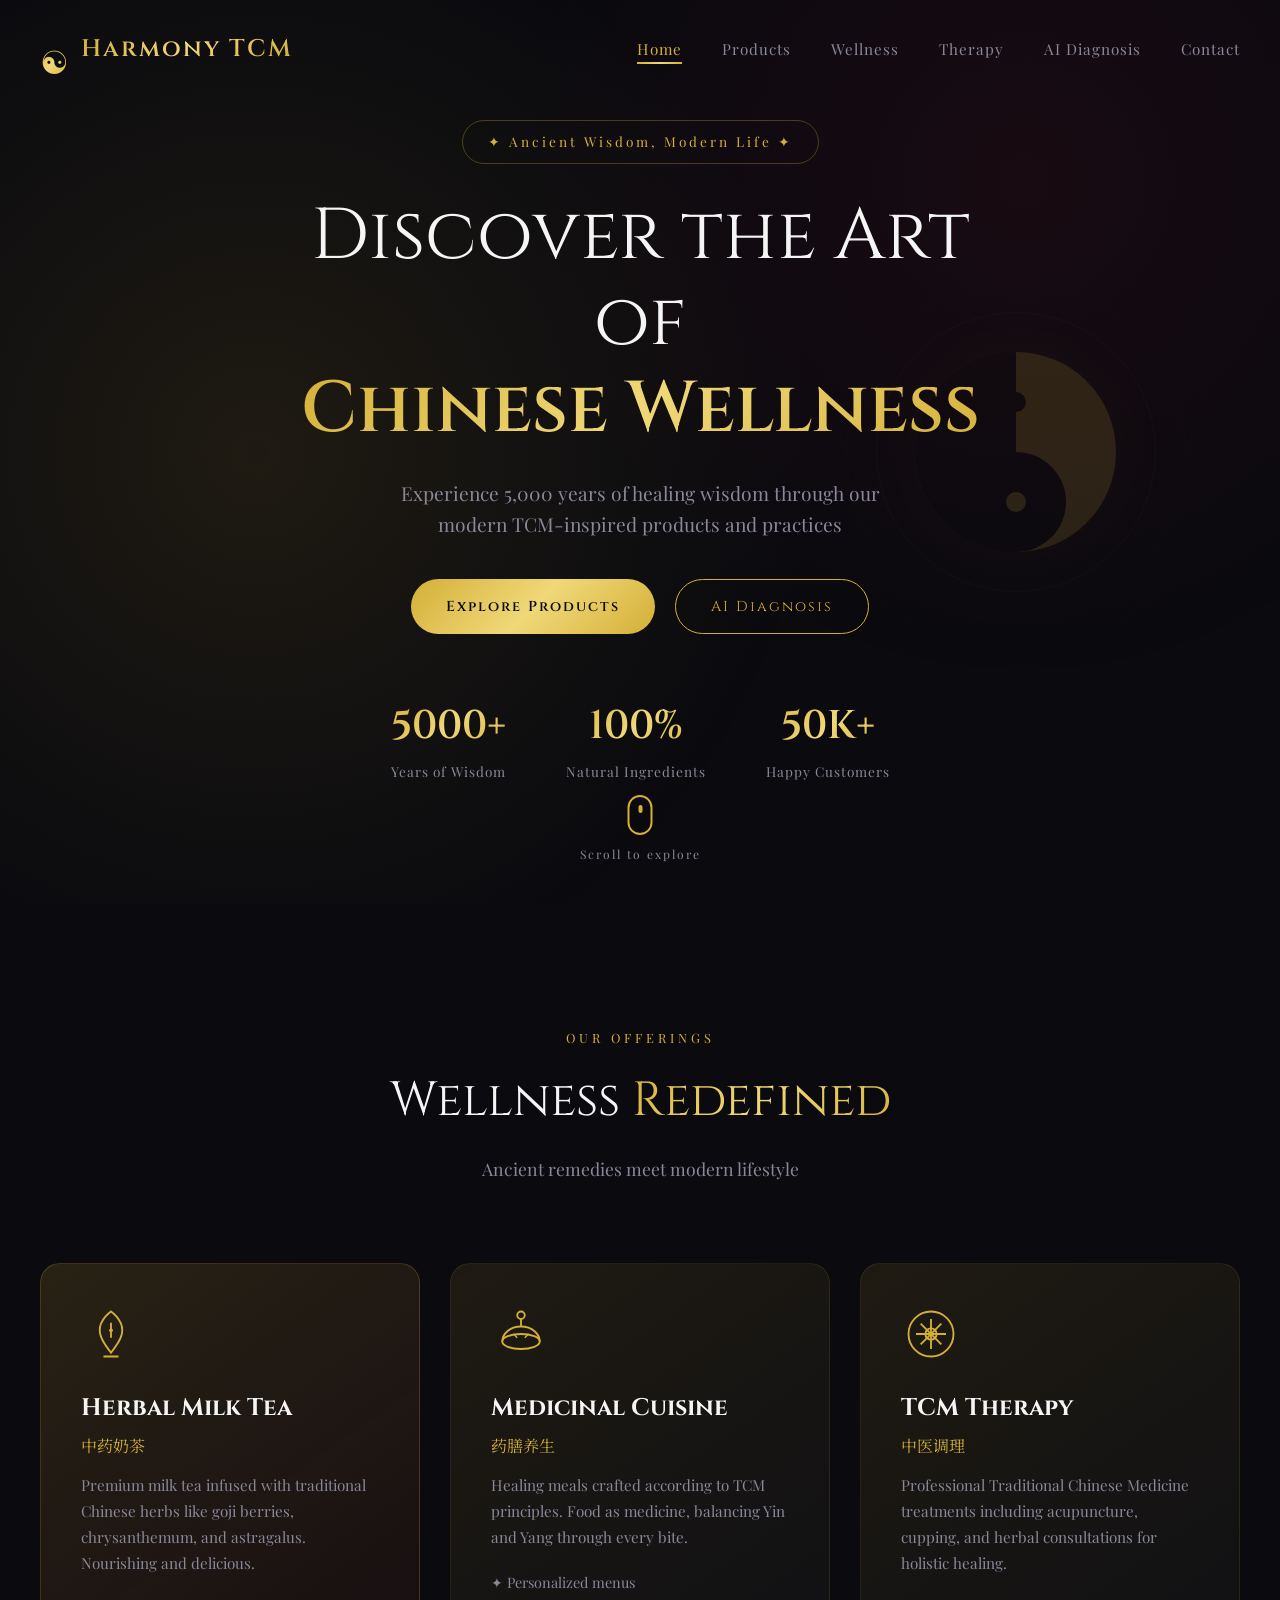
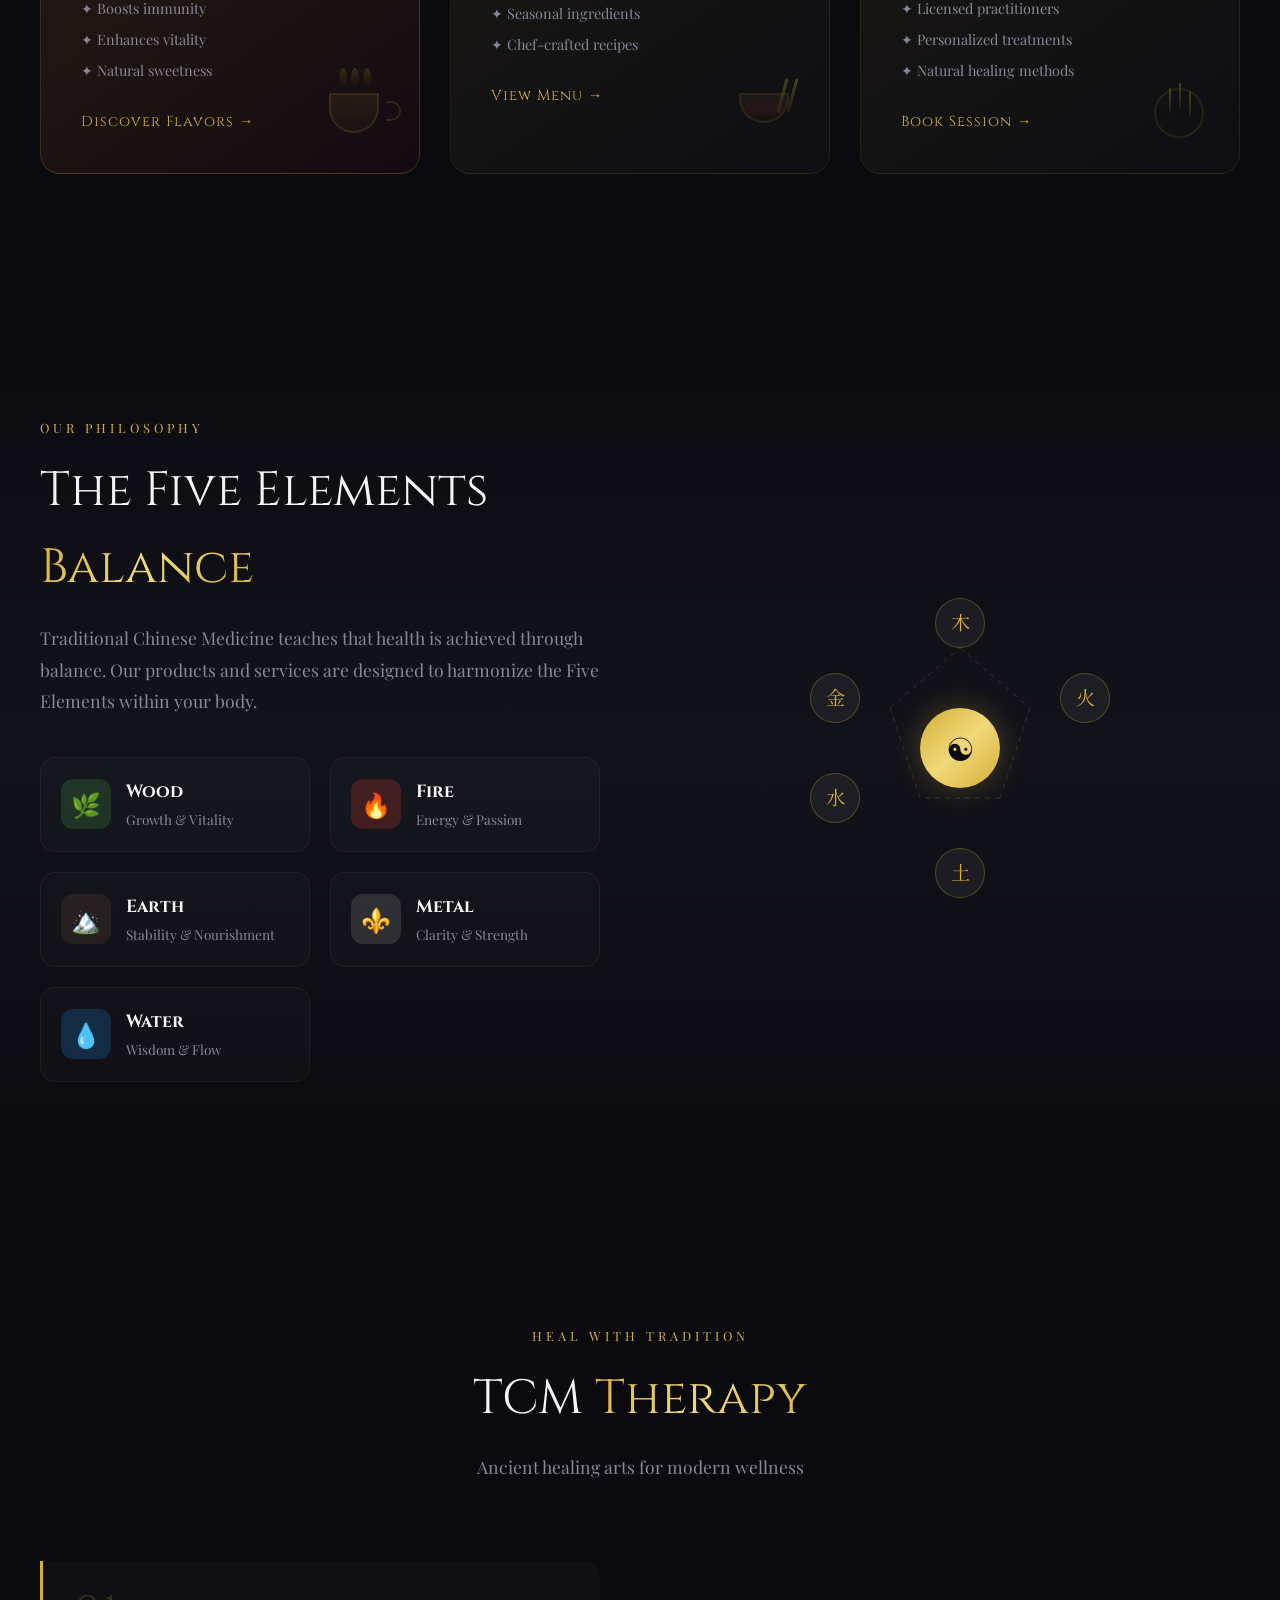
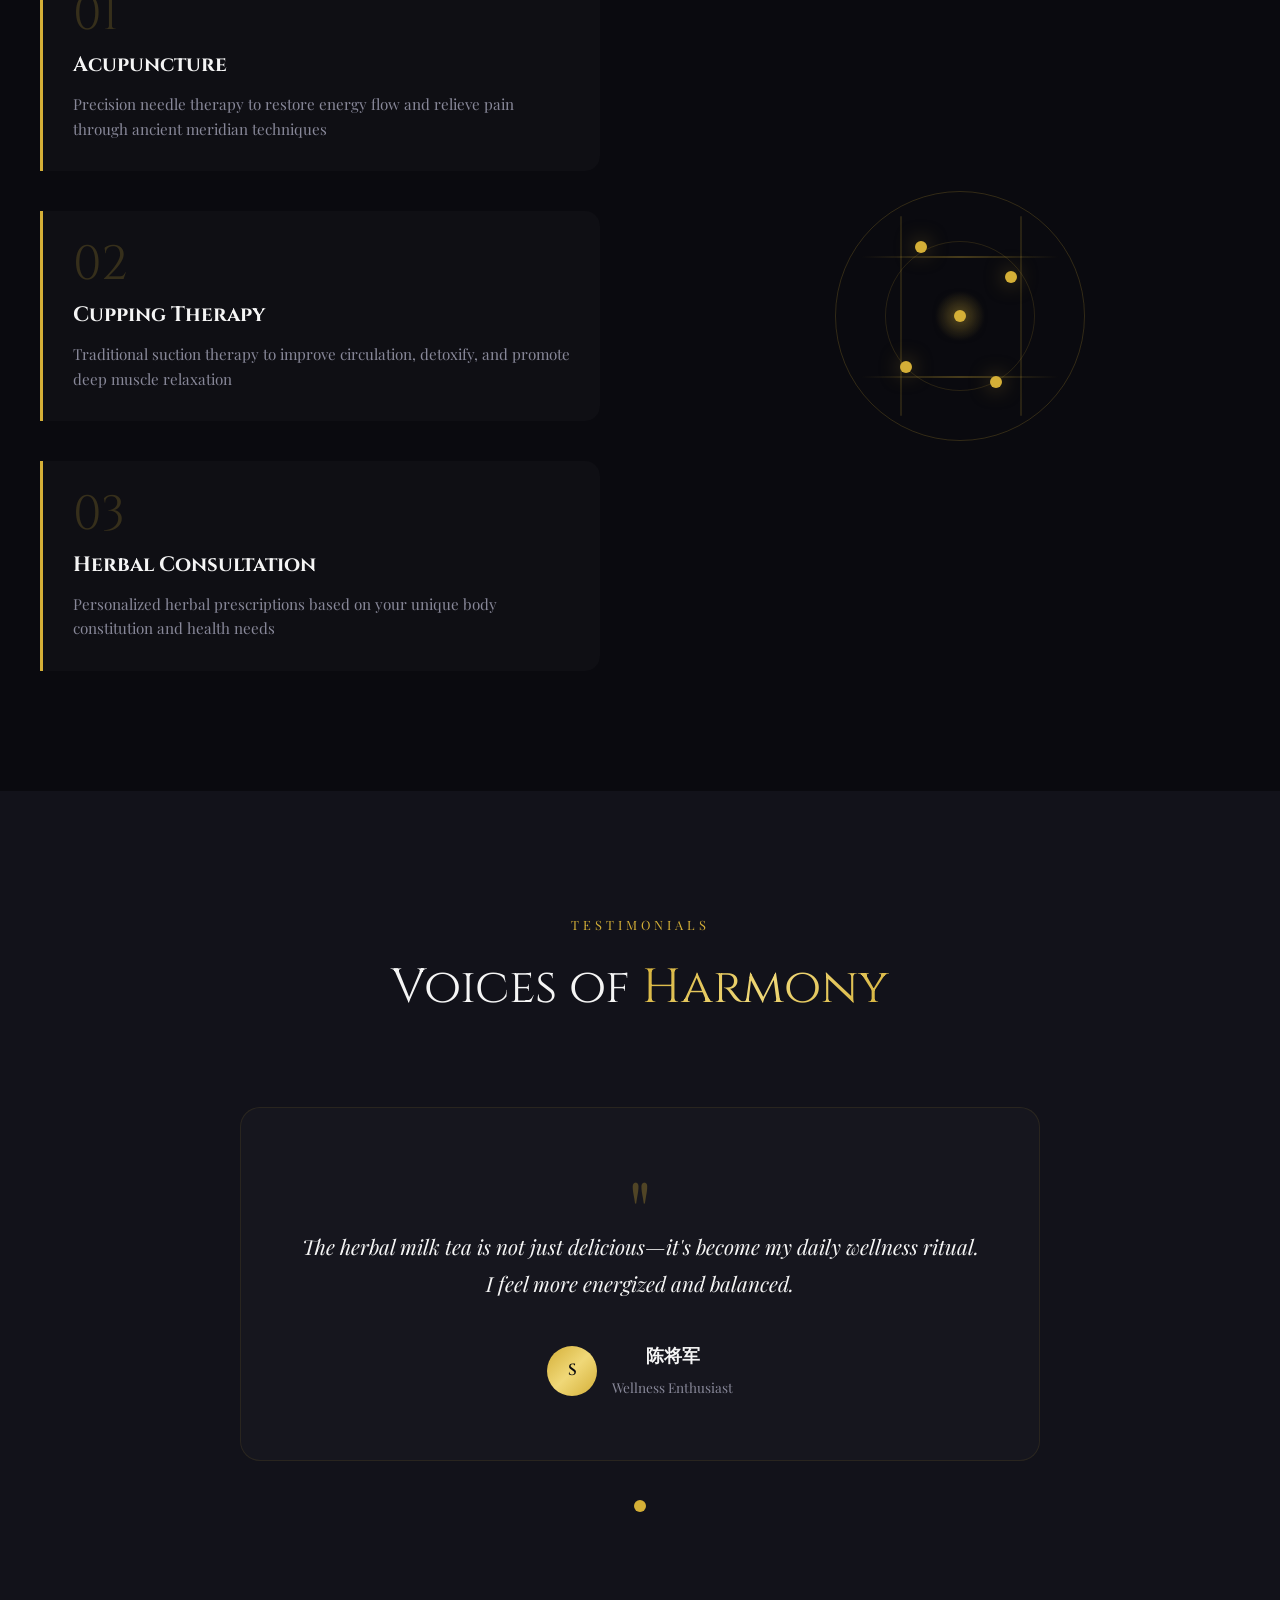
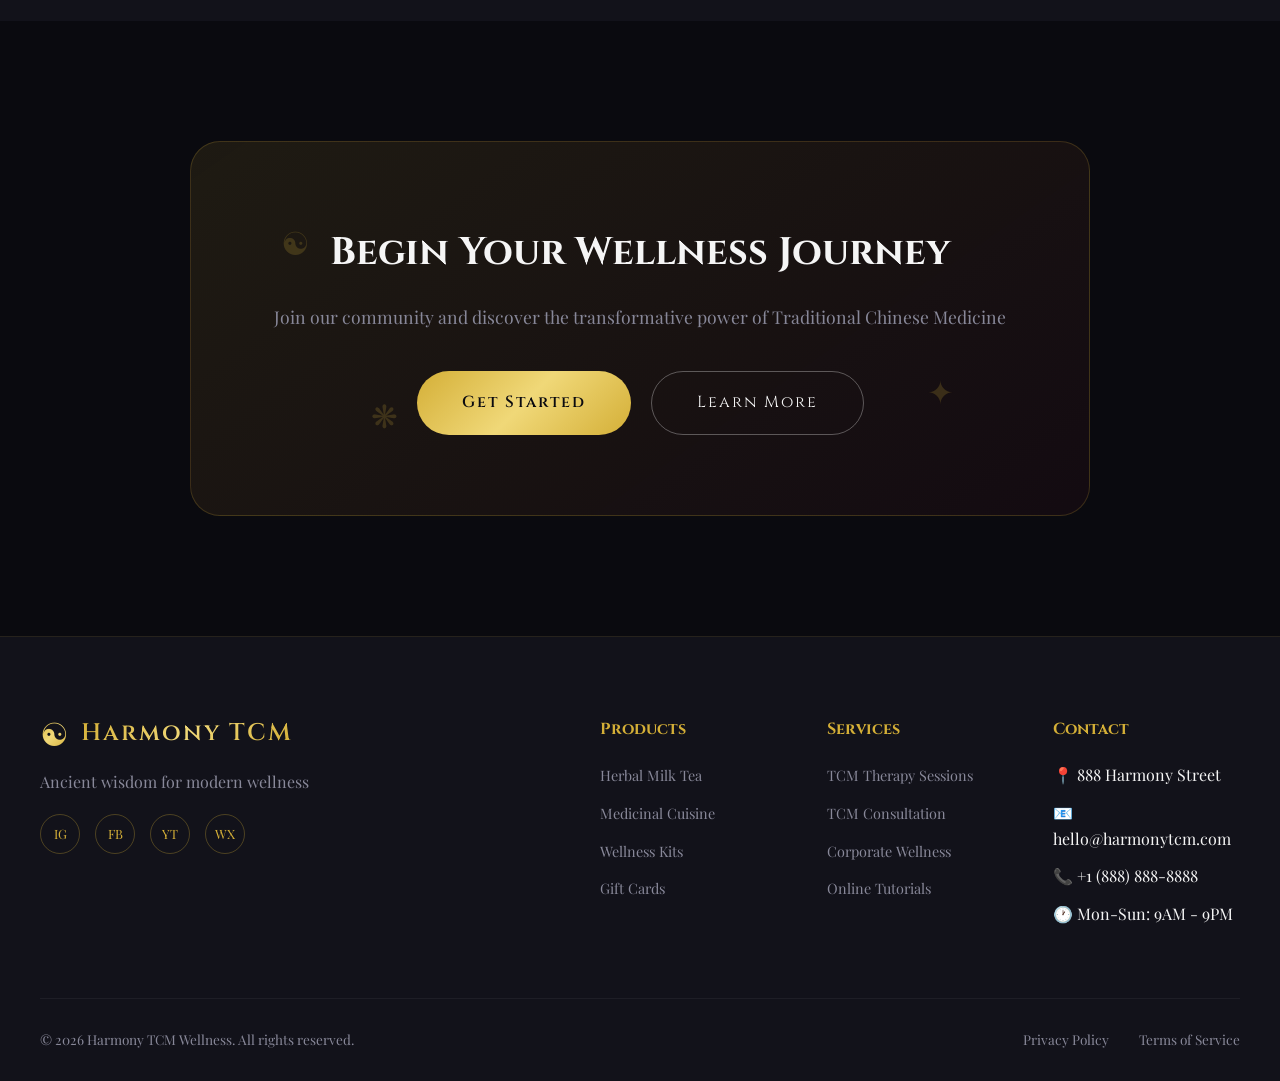
==== index.html @ 8d001068 "主体工程" ====
<!DOCTYPE html>
<html lang="en">
<head>
    <meta charset="UTF-8">
    <meta name="viewport" content="width=device-width, initial-scale=1.0">
    <title>Harmony TCM Wellness | Traditional Chinese Medicine Modernized</title>
    <link rel="preconnect" href="https://fonts.googleapis.com">
    <link rel="preconnect" href="https://fonts.gstatic.com" crossorigin>
    <link href="https://fonts.googleapis.com/css2?family=Cinzel:wght@400;600;800&family=Noto+Serif+SC:wght@400;600;700&family=Playfair+Display:ital,wght@0,400;0,600;1,400&display=swap" rel="stylesheet">
    <link rel="stylesheet" href="css/styles.css">
    <script src="js/component-loader.js"></script>
</head>
<body>
    <!-- Particle Background -->
    <div id="particles-canvas"></div>
    
    <!-- Navigation Component -->
    <div data-component="navbar"></div>

    <!-- Hero Section -->
    <section id="home" class="hero">
        <div class="hero-content">
            <div class="hero-badge">✦ Ancient Wisdom, Modern Life ✦</div>
            <h1 class="hero-title">
                <span class="title-line">Discover the Art of</span>
                <span class="title-line highlight">Chinese Wellness</span>
            </h1>
            <p class="hero-subtitle">Experience 5,000 years of healing wisdom through our modern TCM-inspired products and practices</p>
            <div class="hero-buttons">
                <a href="#products" class="btn btn-primary">Explore Products</a>
                <a href="diagnosis.html" class="btn btn-secondary">AI Diagnosis</a>
            </div>
            <div class="hero-stats">
                <div class="stat">
                    <span class="stat-number">5000+</span>
                    <span class="stat-label">Years of Wisdom</span>
                </div>
                <div class="stat">
                    <span class="stat-number">100%</span>
                    <span class="stat-label">Natural Ingredients</span>
                </div>
                <div class="stat">
                    <span class="stat-number">50K+</span>
                    <span class="stat-label">Happy Customers</span>
                </div>
            </div>
        </div>
        <div class="hero-visual">
            <div class="yin-yang-container">
                <div class="yin-yang">
                    <div class="yin"></div>
                    <div class="yang"></div>
                    <div class="dot dot-yin"></div>
                    <div class="dot dot-yang"></div>
                </div>
                <div class="orbit-ring ring-1"></div>
                <div class="orbit-ring ring-2"></div>
                <div class="orbit-ring ring-3"></div>
            </div>
        </div>
        <div class="scroll-indicator">
            <div class="mouse">
                <div class="wheel"></div>
            </div>
            <span>Scroll to explore</span>
        </div>
    </section>

    <!-- Products Section -->
    <section id="products" class="products">
        <div class="section-header">
            <span class="section-tag">Our Offerings</span>
            <h2 class="section-title">Wellness <span class="accent">Redefined</span></h2>
            <p class="section-desc">Ancient remedies meet modern lifestyle</p>
        </div>
        
        <div class="products-grid">
            <!-- Herbal Milk Tea -->
            <div class="product-card featured" data-product="tea">
                <div class="card-glow"></div>
                <div class="card-content">
                    <div class="card-icon">
                        <svg viewBox="0 0 64 64" fill="none" xmlns="http://www.w3.org/2000/svg">
                            <path d="M32 8C32 8 20 16 20 28C20 36 26 44 32 52C38 44 44 36 44 28C44 16 32 8 32 8Z" stroke="currentColor" stroke-width="2" fill="none"/>
                            <path d="M32 20V36" stroke="currentColor" stroke-width="2"/>
                            <circle cx="32" cy="28" r="2" fill="currentColor"/>
                            <path d="M24 56H40" stroke="currentColor" stroke-width="2"/>
                        </svg>
                    </div>
                    <h3 class="card-title">Herbal Milk Tea</h3>
                    <p class="card-subtitle">中药奶茶</p>
                    <p class="card-desc">Premium milk tea infused with traditional Chinese herbs like goji berries, chrysanthemum, and astragalus. Nourishing and delicious.</p>
                    <ul class="card-features">
                        <li>✦ Boosts immunity</li>
                        <li>✦ Enhances vitality</li>
                        <li>✦ Natural sweetness</li>
                    </ul>
                    <a href="#" class="card-link">Discover Flavors →</a>
                </div>
                <div class="card-visual">
                    <div class="tea-cup">
                        <div class="cup-body"></div>
                        <div class="cup-handle"></div>
                        <div class="steam steam-1"></div>
                        <div class="steam steam-2"></div>
                        <div class="steam steam-3"></div>
                    </div>
                </div>
            </div>

            <!-- Medicinal Cuisine -->
            <div class="product-card" data-product="cuisine">
                <div class="card-glow"></div>
                <div class="card-content">
                    <div class="card-icon">
                        <svg viewBox="0 0 64 64" fill="none" xmlns="http://www.w3.org/2000/svg">
                            <ellipse cx="32" cy="40" rx="20" ry="8" stroke="currentColor" stroke-width="2"/>
                            <path d="M12 40C12 32 20 24 32 24C44 24 52 32 52 40" stroke="currentColor" stroke-width="2"/>
                            <path d="M32 24V16" stroke="currentColor" stroke-width="2"/>
                            <circle cx="32" cy="12" r="4" stroke="currentColor" stroke-width="2"/>
                            <path d="M24 32L28 36M40 32L36 36" stroke="currentColor" stroke-width="1.5"/>
                        </svg>
                    </div>
                    <h3 class="card-title">Medicinal Cuisine</h3>
                    <p class="card-subtitle">药膳养生</p>
                    <p class="card-desc">Healing meals crafted according to TCM principles. Food as medicine, balancing Yin and Yang through every bite.</p>
                    <ul class="card-features">
                        <li>✦ Personalized menus</li>
                        <li>✦ Seasonal ingredients</li>
                        <li>✦ Chef-crafted recipes</li>
                    </ul>
                    <a href="#" class="card-link">View Menu →</a>
                </div>
                <div class="card-visual">
                    <div class="bowl-container">
                        <div class="bowl">
                            <div class="bowl-content"></div>
                        </div>
                        <div class="chopsticks">
                            <div class="chopstick"></div>
                            <div class="chopstick"></div>
                        </div>
                    </div>
                </div>
            </div>

            <!-- TCM Therapy -->
            <div class="product-card" data-product="therapy">
                <div class="card-glow"></div>
                <div class="card-content">
                    <div class="card-icon">
                        <svg viewBox="0 0 64 64" fill="none" xmlns="http://www.w3.org/2000/svg">
                            <circle cx="32" cy="32" r="24" stroke="currentColor" stroke-width="2"/>
                            <path d="M32 16V48" stroke="currentColor" stroke-width="2"/>
                            <path d="M16 32H48" stroke="currentColor" stroke-width="2"/>
                            <path d="M21 21L43 43" stroke="currentColor" stroke-width="2"/>
                            <path d="M43 21L21 43" stroke="currentColor" stroke-width="2"/>
                            <circle cx="32" cy="32" r="6" stroke="currentColor" stroke-width="2"/>
                        </svg>
                    </div>
                    <h3 class="card-title">TCM Therapy</h3>
                    <p class="card-subtitle">中医调理</p>
                    <p class="card-desc">Professional Traditional Chinese Medicine treatments including acupuncture, cupping, and herbal consultations for holistic healing.</p>
                    <ul class="card-features">
                        <li>✦ Licensed practitioners</li>
                        <li>✦ Personalized treatments</li>
                        <li>✦ Natural healing methods</li>
                    </ul>
                    <a href="#" class="card-link">Book Session →</a>
                </div>
                <div class="card-visual">
                    <div class="therapy-icon">
                        <div class="acupuncture-needle needle-1"></div>
                        <div class="acupuncture-needle needle-2"></div>
                        <div class="acupuncture-needle needle-3"></div>
                        <div class="meridian-circle"></div>
                    </div>
                </div>
            </div>
        </div>
    </section>

    <!-- Philosophy Section -->
    <section id="wellness" class="philosophy">
        <div class="philosophy-container">
            <div class="philosophy-content">
                <span class="section-tag">Our Philosophy</span>
                <h2 class="section-title">The Five Elements <span class="accent">Balance</span></h2>
                <p class="philosophy-text">Traditional Chinese Medicine teaches that health is achieved through balance. Our products and services are designed to harmonize the Five Elements within your body.</p>
                
                <div class="elements-grid">
                    <div class="element-item" data-element="wood">
                        <div class="element-icon wood">🌿</div>
                        <div class="element-info">
                            <h4>Wood</h4>
                            <p>Growth & Vitality</p>
                        </div>
                    </div>
                    <div class="element-item" data-element="fire">
                        <div class="element-icon fire">🔥</div>
                        <div class="element-info">
                            <h4>Fire</h4>
                            <p>Energy & Passion</p>
                        </div>
                    </div>
                    <div class="element-item" data-element="earth">
                        <div class="element-icon earth">🏔️</div>
                        <div class="element-info">
                            <h4>Earth</h4>
                            <p>Stability & Nourishment</p>
                        </div>
                    </div>
                    <div class="element-item" data-element="metal">
                        <div class="element-icon metal">⚜️</div>
                        <div class="element-info">
                            <h4>Metal</h4>
                            <p>Clarity & Strength</p>
                        </div>
                    </div>
                    <div class="element-item" data-element="water">
                        <div class="element-icon water">💧</div>
                        <div class="element-info">
                            <h4>Water</h4>
                            <p>Wisdom & Flow</p>
                        </div>
                    </div>
                </div>
            </div>
            <div class="philosophy-visual">
                <div class="five-elements-diagram">
                    <div class="center-circle">☯</div>
                    <div class="element-node wood-node">木</div>
                    <div class="element-node fire-node">火</div>
                    <div class="element-node earth-node">土</div>
                    <div class="element-node metal-node">金</div>
                    <div class="element-node water-node">水</div>
                    <svg class="connections" viewBox="0 0 300 300">
                        <path class="connection-line" d="M150 50 L220 110" stroke="currentColor" stroke-width="1" fill="none"/>
                        <path class="connection-line" d="M220 110 L190 200" stroke="currentColor" stroke-width="1" fill="none"/>
                        <path class="connection-line" d="M190 200 L110 200" stroke="currentColor" stroke-width="1" fill="none"/>
                        <path class="connection-line" d="M110 200 L80 110" stroke="currentColor" stroke-width="1" fill="none"/>
                        <path class="connection-line" d="M80 110 L150 50" stroke="currentColor" stroke-width="1" fill="none"/>
                    </svg>
                </div>
            </div>
        </div>
    </section>

    <!-- TCM Therapy Showcase Section -->
    <section id="therapy" class="therapy-showcase">
        <div class="showcase-header">
            <span class="section-tag">Heal with Tradition</span>
            <h2 class="section-title">TCM <span class="accent">Therapy</span></h2>
            <p class="section-desc">Ancient healing arts for modern wellness</p>
        </div>
        
        <div class="showcase-content">
            <div class="showcase-features">
                <div class="feature-block">
                    <div class="feature-number">01</div>
                    <h3>Acupuncture</h3>
                    <p>Precision needle therapy to restore energy flow and relieve pain through ancient meridian techniques</p>
                </div>
                <div class="feature-block">
                    <div class="feature-number">02</div>
                    <h3>Cupping Therapy</h3>
                    <p>Traditional suction therapy to improve circulation, detoxify, and promote deep muscle relaxation</p>
                </div>
                <div class="feature-block">
                    <div class="feature-number">03</div>
                    <h3>Herbal Consultation</h3>
                    <p>Personalized herbal prescriptions based on your unique body constitution and health needs</p>
                </div>
            </div>
            <div class="showcase-visual">
                <div class="therapy-animation">
                    <div class="meridian-lines">
                        <div class="meridian m-1"></div>
                        <div class="meridian m-2"></div>
                        <div class="meridian m-3"></div>
                        <div class="meridian m-4"></div>
                    </div>
                    <div class="acupuncture-points">
                        <div class="point p-1"></div>
                        <div class="point p-2"></div>
                        <div class="point p-3"></div>
                        <div class="point p-4"></div>
                        <div class="point p-5"></div>
                    </div>
                    <div class="energy-flow"></div>
                </div>
            </div>
        </div>
    </section>

    <!-- Testimonials Section -->
    <section class="testimonials">
        <div class="section-header">
            <span class="section-tag">Testimonials</span>
            <h2 class="section-title">Voices of <span class="accent">Harmony</span></h2>
        </div>
        <div class="testimonials-slider">
            <div class="testimonial-card active">
                <div class="quote-mark">"</div>
                <p class="testimonial-text">The herbal milk tea is not just delicious—it's become my daily wellness ritual. I feel more energized and balanced.</p>
                <div class="testimonial-author">
                    <div class="author-avatar">S</div>
                    <div class="author-info">
                        <h4>陈将军</h4>
                        <span>Wellness Enthusiast</span>
                    </div>
                </div>
            </div>
            <div class="testimonial-card">
                <div class="quote-mark">"</div>
                <p class="testimonial-text">Joining the square dance group has transformed my mornings. The community is wonderful and I feel healthier than ever.</p>
                <div class="testimonial-author">
                    <div class="author-avatar">M</div>
                    <div class="author-info">
                        <h4>Michael Wong</h4>
                        <span>Dance Member</span>
                    </div>
                </div>
            </div>
            <div class="testimonial-card">
                <div class="quote-mark">"</div>
                <p class="testimonial-text">The medicinal cuisine program helped me understand food as medicine. My digestion and energy levels have improved dramatically.</p>
                <div class="testimonial-author">
                    <div class="author-avatar">E</div>
                    <div class="author-info">
                        <h4>Emma Liu</h4>
                        <span>Health Coach</span>
                    </div>
                </div>
            </div>
        </div>
        <div class="testimonial-dots">
            <span class="dot active"></span>
            <span class="dot"></span>
            <span class="dot"></span>
        </div>
    </section>

    <!-- CTA Section -->
    <section class="cta-section">
        <div class="cta-container">
            <div class="cta-content">
                <h2>Begin Your Wellness Journey</h2>
                <p>Join our community and discover the transformative power of Traditional Chinese Medicine</p>
                <div class="cta-buttons">
                    <a href="#" class="btn btn-primary btn-large">Get Started</a>
                    <a href="#" class="btn btn-outline btn-large">Learn More</a>
                </div>
            </div>
            <div class="cta-decoration">
                <div class="floating-element fe-1">☯</div>
                <div class="floating-element fe-2">✦</div>
                <div class="floating-element fe-3">❋</div>
            </div>
        </div>
    </section>

    <!-- Footer Component -->
    <div data-component="footer"></div>

    <script src="js/script.js"></script>
</body>
</html>
---- css/styles.css ----
/* ========================================
   Harmony TCM Wellness - Main Stylesheet
   Elegant & Modern Chinese Medicine Theme
   ======================================== */

/* CSS Variables */
:root {
    /* Colors - Elegant Dark Theme with Gold Accents */
    --color-bg: #0a0a0f;
    --color-bg-secondary: #12121a;
    --color-bg-card: rgba(255, 255, 255, 0.03);
    --color-text: #f5f5f5;
    --color-text-muted: #888899;
    --color-accent: #d4af37;
    --color-accent-light: #f0d878;
    --color-accent-dark: #b8941f;
    --color-red: #c41e3a;
    --color-red-dark: #8b0000;
    
    /* Gradients */
    --gradient-gold: linear-gradient(135deg, #d4af37 0%, #f0d878 50%, #d4af37 100%);
    --gradient-dark: linear-gradient(180deg, #0a0a0f 0%, #12121a 100%);
    --gradient-card: linear-gradient(145deg, rgba(212, 175, 55, 0.1) 0%, rgba(255, 255, 255, 0.02) 100%);
    
    /* Typography */
    --font-display: 'Cinzel', serif;
    --font-body: 'Playfair Display', serif;
    --font-chinese: 'Noto Serif SC', serif;
    
    /* Spacing */
    --section-padding: 120px;
    --container-width: 1400px;
    
    /* Effects */
    --transition-smooth: all 0.4s cubic-bezier(0.4, 0, 0.2, 1);
    --transition-bounce: all 0.5s cubic-bezier(0.68, -0.55, 0.265, 1.55);
    --glow-gold: 0 0 30px rgba(212, 175, 55, 0.3);
    --glow-red: 0 0 30px rgba(196, 30, 58, 0.3);
}

/* Reset & Base */
*, *::before, *::after {
    margin: 0;
    padding: 0;
    box-sizing: border-box;
}

html {
    scroll-behavior: smooth;
}

body {
    font-family: var(--font-body);
    background: var(--color-bg);
    color: var(--color-text);
    line-height: 1.6;
    overflow-x: hidden;
}

/* Particle Canvas */
#particles-canvas {
    position: fixed;
    top: 0;
    left: 0;
    width: 100%;
    height: 100%;
    pointer-events: none;
    z-index: 0;
}

/* Navigation */
.navbar {
    position: fixed;
    top: 0;
    left: 0;
    right: 0;
    z-index: 1000;
    padding: 20px 0;
    transition: var(--transition-smooth);
    background: transparent;
}

.navbar.scrolled {
    background: rgba(10, 10, 15, 0.95);
    backdrop-filter: blur(20px);
    padding: 15px 0;
    border-bottom: 1px solid rgba(212, 175, 55, 0.1);
}

.nav-container {
    max-width: var(--container-width);
    margin: 0 auto;
    padding: 0 40px;
    display: flex;
    justify-content: space-between;
    align-items: center;
}

.logo {
    display: flex;
    align-items: center;
    gap: 12px;
}

.logo-icon {
    font-size: 2rem;
    line-height: 1;
    background: var(--gradient-gold);
    -webkit-background-clip: text;
    -webkit-text-fill-color: transparent;
    background-clip: text;
    animation: rotate 20s linear infinite;
}

.logo-text {
    font-family: var(--font-display);
    font-size: 1.5rem;
    font-weight: 600;
    line-height: 1;
    letter-spacing: 2px;
    background: var(--gradient-gold);
    -webkit-background-clip: text;
    -webkit-text-fill-color: transparent;
    background-clip: text;
}

.nav-links {
    display: flex;
    list-style: none;
    gap: 40px;
}

.nav-links a {
    color: var(--color-text-muted);
    text-decoration: none;
    font-size: 0.95rem;
    letter-spacing: 1px;
    position: relative;
    transition: var(--transition-smooth);
}

.nav-links a::after {
    content: '';
    position: absolute;
    bottom: -5px;
    left: 0;
    width: 0;
    height: 2px;
    background: var(--gradient-gold);
    transition: var(--transition-smooth);
}

.nav-links a:hover,
.nav-links a.active {
    color: var(--color-accent);
}

.nav-links a:hover::after,
.nav-links a.active::after {
    width: 100%;
}

.nav-toggle {
    display: none;
    flex-direction: column;
    gap: 5px;
    cursor: pointer;
}

.nav-toggle span {
    width: 25px;
    height: 2px;
    background: var(--color-accent);
    transition: var(--transition-smooth);
}

/* Hero Section */
.hero {
    min-height: 100vh;
    display: flex;
    align-items: center;
    justify-content: center;
    padding: 120px 40px;
    position: relative;
    overflow: hidden;
}

.hero::before {
    content: '';
    position: absolute;
    top: 0;
    left: 0;
    right: 0;
    bottom: 0;
    background: 
        radial-gradient(circle at 20% 50%, rgba(212, 175, 55, 0.1) 0%, transparent 50%),
        radial-gradient(circle at 80% 20%, rgba(196, 30, 58, 0.08) 0%, transparent 40%);
    pointer-events: none;
}

.hero-content {
    max-width: 700px;
    text-align: center;
    position: relative;
    z-index: 2;
}

.hero-badge {
    display: inline-block;
    padding: 10px 25px;
    border: 1px solid rgba(212, 175, 55, 0.3);
    border-radius: 50px;
    font-size: 0.85rem;
    letter-spacing: 3px;
    color: var(--color-accent);
    margin-bottom: 30px;
    animation: fadeInUp 1s ease-out;
}

.hero-title {
    font-family: var(--font-display);
    font-size: clamp(2.5rem, 6vw, 4.5rem);
    font-weight: 400;
    line-height: 1.2;
    margin-bottom: 25px;
}

.title-line {
    display: block;
    animation: fadeInUp 1s ease-out 0.2s both;
}

.title-line.highlight {
    background: var(--gradient-gold);
    -webkit-background-clip: text;
    -webkit-text-fill-color: transparent;
    background-clip: text;
    font-weight: 600;
    animation: fadeInUp 1s ease-out 0.4s both;
}

.hero-subtitle {
    font-size: 1.2rem;
    color: var(--color-text-muted);
    margin-bottom: 40px;
    max-width: 500px;
    margin-left: auto;
    margin-right: auto;
    animation: fadeInUp 1s ease-out 0.6s both;
}

.hero-buttons {
    display: flex;
    gap: 20px;
    justify-content: center;
    margin-bottom: 60px;
    animation: fadeInUp 1s ease-out 0.8s both;
}

/* Buttons */
.btn {
    display: inline-flex;
    align-items: center;
    justify-content: center;
    padding: 15px 35px;
    font-family: var(--font-display);
    font-size: 0.9rem;
    letter-spacing: 2px;
    text-decoration: none;
    border-radius: 50px;
    transition: var(--transition-smooth);
    position: relative;
    overflow: hidden;
}

.btn-primary {
    background: var(--gradient-gold);
    color: var(--color-bg);
    border: none;
    font-weight: 600;
}

.btn-primary::before {
    content: '';
    position: absolute;
    top: 0;
    left: -100%;
    width: 100%;
    height: 100%;
    background: linear-gradient(90deg, transparent, rgba(255, 255, 255, 0.3), transparent);
    transition: var(--transition-smooth);
}

.btn-primary:hover::before {
    left: 100%;
}

.btn-primary:hover {
    transform: translateY(-3px);
    box-shadow: var(--glow-gold);
}

.btn-secondary {
    background: transparent;
    color: var(--color-accent);
    border: 1px solid var(--color-accent);
}

.btn-secondary:hover {
    background: rgba(212, 175, 55, 0.1);
    transform: translateY(-3px);
}

.btn-large {
    padding: 18px 45px;
    font-size: 1rem;
}

.btn-outline {
    background: transparent;
    color: var(--color-text);
    border: 1px solid rgba(255, 255, 255, 0.3);
}

.btn-outline:hover {
    border-color: var(--color-accent);
    color: var(--color-accent);
}

/* Hero Stats */
.hero-stats {
    display: flex;
    justify-content: center;
    gap: 60px;
    animation: fadeInUp 1s ease-out 1s both;
}

.stat {
    text-align: center;
}

.stat-number {
    display: block;
    font-family: var(--font-display);
    font-size: 2.5rem;
    font-weight: 600;
    background: var(--gradient-gold);
    -webkit-background-clip: text;
    -webkit-text-fill-color: transparent;
    background-clip: text;
}

.stat-label {
    font-size: 0.85rem;
    color: var(--color-text-muted);
    letter-spacing: 1px;
}

/* Hero Visual - Yin Yang */
.hero-visual {
    position: absolute;
    right: 5%;
    top: 50%;
    transform: translateY(-50%);
    opacity: 0.15;
}

.yin-yang-container {
    position: relative;
    width: 400px;
    height: 400px;
}

.yin-yang {
    position: absolute;
    width: 200px;
    height: 200px;
    border-radius: 50%;
    overflow: hidden;
    animation: rotate 20s linear infinite;
    top: 50%;
    left: 50%;
    transform: translate(-50%, -50%);
    box-shadow: 0 0 60px rgba(212, 175, 55, 0.2);
}

.yin {
    position: absolute;
    width: 50%;
    height: 100%;
    background: var(--color-bg);
    left: 0;
    border-radius: 100% 0 0 100%;
}

.yang {
    position: absolute;
    width: 50%;
    height: 100%;
    background: var(--color-accent);
    right: 0;
    border-radius: 0 100% 100% 0;
}

.yin-yang::before,
    .yin-yang::after {
    content: '';
    position: absolute;
    width: 50%;
    height: 50%;
    border-radius: 50%;
}

.yin-yang::before {
    background: var(--color-accent);
    top: 0;
    left: 50%;
    transform: translateX(-50%);
}

.yin-yang::after {
    background: var(--color-bg);
    bottom: 0;
    left: 50%;
    transform: translateX(-50%);
}

.dot {
    position: absolute;
    width: 20px;
    height: 20px;
    border-radius: 50%;
    z-index: 10;
}

.dot-yin {
    background: var(--color-bg);
    top: 25%;
    left: 50%;
    transform: translate(-50%, -50%);
}

.dot-yang {
    background: var(--color-accent);
    bottom: 25%;
    left: 50%;
    transform: translate(-50%, 50%);
}

.orbit-ring {
    position: absolute;
    border: 1px solid rgba(212, 175, 55, 0.2);
    border-radius: 50%;
    top: 50%;
    left: 50%;
    transform: translate(-50%, -50%);
}

.ring-1 {
    width: 280px;
    height: 280px;
    animation: rotate 30s linear infinite reverse;
}

.ring-2 {
    width: 340px;
    height: 340px;
    border-color: rgba(212, 175, 55, 0.1);
    animation: rotate 40s linear infinite;
}

.ring-3 {
    width: 400px;
    height: 400px;
    border-color: rgba(212, 175, 55, 0.05);
    animation: rotate 50s linear infinite reverse;
}

/* Scroll Indicator */
.scroll-indicator {
    position: absolute;
    bottom: 40px;
    left: 50%;
    transform: translateX(-50%);
    display: flex;
    flex-direction: column;
    align-items: center;
    gap: 10px;
    animation: bounce 2s infinite;
}

.mouse {
    width: 25px;
    height: 40px;
    border: 2px solid var(--color-accent);
    border-radius: 15px;
    position: relative;
}

.wheel {
    width: 4px;
    height: 8px;
    background: var(--color-accent);
    border-radius: 2px;
    position: absolute;
    top: 8px;
    left: 50%;
    transform: translateX(-50%);
    animation: scrollWheel 2s infinite;
}

.scroll-indicator span {
    font-size: 0.75rem;
    letter-spacing: 2px;
    color: var(--color-text-muted);
}

/* Section Styles */
.section-header {
    text-align: center;
    margin-bottom: 80px;
}

.section-tag {
    display: inline-block;
    font-size: 0.8rem;
    letter-spacing: 4px;
    color: var(--color-accent);
    margin-bottom: 15px;
    text-transform: uppercase;
}

.section-title {
    font-family: var(--font-display);
    font-size: clamp(2rem, 4vw, 3rem);
    font-weight: 400;
    margin-bottom: 15px;
}

.section-title .accent {
    background: var(--gradient-gold);
    -webkit-background-clip: text;
    -webkit-text-fill-color: transparent;
    background-clip: text;
}

.section-desc {
    color: var(--color-text-muted);
    font-size: 1.1rem;
}

/* Products Section */
.products {
    padding: var(--section-padding) 40px;
    position: relative;
}

.products-grid {
    max-width: var(--container-width);
    margin: 0 auto;
    display: grid;
    grid-template-columns: repeat(3, 1fr);
    gap: 30px;
}

.product-card {
    background: var(--gradient-card);
    border: 1px solid rgba(212, 175, 55, 0.1);
    border-radius: 20px;
    padding: 40px;
    position: relative;
    overflow: hidden;
    transition: var(--transition-smooth);
}

.product-card:hover {
    transform: translateY(-10px);
    border-color: rgba(212, 175, 55, 0.3);
    box-shadow: 0 20px 60px rgba(0, 0, 0, 0.3);
}

.product-card.featured {
    grid-column: span 1;
    background: linear-gradient(145deg, rgba(212, 175, 55, 0.15) 0%, rgba(196, 30, 58, 0.05) 100%);
    border-color: rgba(212, 175, 55, 0.2);
}

.card-glow {
    position: absolute;
    top: -50%;
    left: -50%;
    width: 200%;
    height: 200%;
    background: radial-gradient(circle, rgba(212, 175, 55, 0.1) 0%, transparent 70%);
    opacity: 0;
    transition: var(--transition-smooth);
}

.product-card:hover .card-glow {
    opacity: 1;
}

.card-icon {
    width: 60px;
    height: 60px;
    margin-bottom: 25px;
    color: var(--color-accent);
}

.card-icon svg {
    width: 100%;
    height: 100%;
}

.card-title {
    font-family: var(--font-display);
    font-size: 1.5rem;
    margin-bottom: 5px;
}

.card-subtitle {
    font-family: var(--font-chinese);
    font-size: 1rem;
    color: var(--color-accent);
    margin-bottom: 15px;
}

.card-desc {
    color: var(--color-text-muted);
    font-size: 0.95rem;
    margin-bottom: 20px;
    line-height: 1.7;
}

.card-features {
    list-style: none;
    margin-bottom: 25px;
}

.card-features li {
    color: var(--color-text-muted);
    font-size: 0.9rem;
    margin-bottom: 8px;
}

.card-link {
    color: var(--color-accent);
    text-decoration: none;
    font-family: var(--font-display);
    font-size: 0.9rem;
    letter-spacing: 1px;
    transition: var(--transition-smooth);
}

.card-link:hover {
    color: var(--color-accent-light);
}

/* Card Visuals */
.card-visual {
    position: absolute;
    bottom: 30px;
    right: 30px;
    opacity: 0.3;
}

/* Tea Cup Animation */
.tea-cup {
    position: relative;
    width: 60px;
    height: 50px;
}

.cup-body {
    width: 50px;
    height: 40px;
    background: linear-gradient(180deg, rgba(212, 175, 55, 0.3) 0%, rgba(212, 175, 55, 0.1) 100%);
    border-radius: 0 0 25px 25px;
    border: 2px solid rgba(212, 175, 55, 0.5);
    position: relative;
}

.cup-handle {
    position: absolute;
    right: -12px;
    top: 8px;
    width: 15px;
    height: 20px;
    border: 2px solid rgba(212, 175, 55, 0.5);
    border-radius: 0 10px 10px 0;
    border-left: none;
}

.steam {
    position: absolute;
    width: 8px;
    height: 20px;
    background: linear-gradient(180deg, rgba(212, 175, 55, 0.6) 0%, transparent 100%);
    border-radius: 50%;
    top: -25px;
    animation: steam 2s infinite;
}

.steam-1 {
    left: 10px;
    animation-delay: 0s;
}

.steam-2 {
    left: 22px;
    animation-delay: 0.5s;
}

.steam-3 {
    left: 34px;
    animation-delay: 1s;
}

/* Bowl Animation */
.bowl-container {
    position: relative;
    width: 60px;
    height: 50px;
}

.bowl {
    width: 50px;
    height: 30px;
    background: linear-gradient(180deg, rgba(212, 175, 55, 0.2) 0%, rgba(212, 175, 55, 0.05) 100%);
    border-radius: 0 0 25px 25px;
    border: 2px solid rgba(212, 175, 55, 0.4);
    position: relative;
    overflow: hidden;
}

.bowl-content {
    position: absolute;
    bottom: 5px;
    left: 50%;
    transform: translateX(-50%);
    width: 40px;
    height: 15px;
    background: rgba(196, 30, 58, 0.3);
    border-radius: 50%;
}

.chopsticks {
    position: absolute;
    top: -15px;
    right: 5px;
}

.chopstick {
    width: 3px;
    height: 35px;
    background: linear-gradient(180deg, var(--color-accent) 0%, rgba(212, 175, 55, 0.3) 100%);
    border-radius: 2px;
    display: inline-block;
    margin-left: 3px;
    transform: rotate(15deg);
}

/* TCM Therapy Icon Animation */
.therapy-icon {
    position: relative;
    width: 60px;
    height: 60px;
}

.meridian-circle {
    width: 50px;
    height: 50px;
    border: 2px solid rgba(212, 175, 55, 0.4);
    border-radius: 50%;
    position: absolute;
    top: 50%;
    left: 50%;
    transform: translate(-50%, -50%);
    animation: pulse 2s infinite;
}

.acupuncture-needle {
    position: absolute;
    width: 2px;
    height: 25px;
    background: linear-gradient(180deg, var(--color-accent) 0%, rgba(212, 175, 55, 0.3) 100%);
    border-radius: 1px;
    animation: needleFloat 2s infinite ease-in-out;
}

.needle-1 {
    top: 5px;
    left: 20px;
    animation-delay: 0s;
}

.needle-2 {
    top: 0;
    left: 30px;
    animation-delay: 0.3s;
}

.needle-3 {
    top: 8px;
    left: 40px;
    animation-delay: 0.6s;
}

@keyframes needleFloat {
    0%, 100% { transform: translateY(0); }
    50% { transform: translateY(-5px); }
}

/* Philosophy Section */
.philosophy {
    padding: var(--section-padding) 40px;
    background: linear-gradient(180deg, var(--color-bg) 0%, var(--color-bg-secondary) 50%, var(--color-bg) 100%);
}

.philosophy-container {
    max-width: var(--container-width);
    margin: 0 auto;
    display: grid;
    grid-template-columns: 1fr 1fr;
    gap: 80px;
    align-items: center;
}

.philosophy-content {
    max-width: 600px;
}

.philosophy-text {
    color: var(--color-text-muted);
    font-size: 1.1rem;
    margin-bottom: 40px;
    line-height: 1.8;
}

.elements-grid {
    display: grid;
    grid-template-columns: repeat(2, 1fr);
    gap: 20px;
}

.element-item {
    display: flex;
    align-items: center;
    gap: 15px;
    padding: 20px;
    background: rgba(255, 255, 255, 0.02);
    border: 1px solid rgba(255, 255, 255, 0.05);
    border-radius: 15px;
    transition: var(--transition-smooth);
    cursor: pointer;
}

.element-item:hover {
    background: rgba(212, 175, 55, 0.05);
    border-color: rgba(212, 175, 55, 0.2);
    transform: translateX(10px);
}

.element-icon {
    width: 50px;
    height: 50px;
    border-radius: 12px;
    display: flex;
    align-items: center;
    justify-content: center;
    font-size: 1.5rem;
}

.element-icon.wood { background: rgba(76, 175, 80, 0.2); }
.element-icon.fire { background: rgba(244, 67, 54, 0.2); }
.element-icon.earth { background: rgba(121, 85, 72, 0.2); }
.element-icon.metal { background: rgba(158, 158, 158, 0.2); }
.element-icon.water { background: rgba(33, 150, 243, 0.2); }

.element-info h4 {
    font-family: var(--font-display);
    font-size: 1.1rem;
    margin-bottom: 3px;
}

.element-info p {
    font-size: 0.85rem;
    color: var(--color-text-muted);
}

/* Five Elements Diagram */
.philosophy-visual {
    display: flex;
    justify-content: center;
    align-items: center;
}

.five-elements-diagram {
    position: relative;
    width: 300px;
    height: 300px;
}

.center-circle {
    position: absolute;
    top: 50%;
    left: 50%;
    transform: translate(-50%, -50%);
    width: 80px;
    height: 80px;
    border-radius: 50%;
    background: var(--gradient-gold);
    display: flex;
    align-items: center;
    justify-content: center;
    font-size: 2rem;
    color: var(--color-bg);
    box-shadow: var(--glow-gold);
    animation: pulse 3s infinite;
}

.element-node {
    position: absolute;
    width: 50px;
    height: 50px;
    border-radius: 50%;
    background: rgba(255, 255, 255, 0.05);
    border: 1px solid rgba(212, 175, 55, 0.3);
    display: flex;
    align-items: center;
    justify-content: center;
    font-family: var(--font-chinese);
    font-size: 1.2rem;
    color: var(--color-accent);
    transition: var(--transition-smooth);
}

.element-node:hover {
    background: rgba(212, 175, 55, 0.2);
    box-shadow: var(--glow-gold);
}

.wood-node { top: 0; left: 50%; transform: translateX(-50%); }
.fire-node { top: 25%; right: 0; }
.earth-node { bottom: 0; left: 50%; transform: translateX(-50%); }
.metal-node { top: 25%; left: 0; }
.water-node { bottom: 25%; left: 0; }

.connections {
    position: absolute;
    top: 0;
    left: 0;
    width: 100%;
    height: 100%;
    color: rgba(212, 175, 55, 0.2);
}

.connection-line {
    stroke-dasharray: 5, 5;
    animation: dash 20s linear infinite;
}

/* TCM Therapy Showcase Section */
.therapy-showcase {
    padding: var(--section-padding) 40px;
}

.showcase-header {
    text-align: center;
    margin-bottom: 80px;
}

.showcase-content {
    max-width: var(--container-width);
    margin: 0 auto;
    display: grid;
    grid-template-columns: 1fr 1fr;
    gap: 80px;
    align-items: center;
}

.showcase-features {
    display: flex;
    flex-direction: column;
    gap: 40px;
}

.feature-block {
    padding: 30px;
    background: rgba(255, 255, 255, 0.02);
    border-left: 3px solid var(--color-accent);
    border-radius: 0 15px 15px 0;
    transition: var(--transition-smooth);
}

.feature-block:hover {
    background: rgba(212, 175, 55, 0.05);
    transform: translateX(10px);
}

.feature-number {
    font-family: var(--font-display);
    font-size: 3rem;
    color: rgba(212, 175, 55, 0.2);
    margin-bottom: 10px;
    line-height: 1;
}

.feature-block h3 {
    font-family: var(--font-display);
    font-size: 1.3rem;
    margin-bottom: 10px;
}

.feature-block p {
    color: var(--color-text-muted);
    font-size: 0.95rem;
}

.showcase-visual {
    display: flex;
    justify-content: center;
    align-items: center;
}

.therapy-animation {
    position: relative;
    width: 400px;
    height: 400px;
}

.meridian-lines {
    position: absolute;
    top: 50%;
    left: 50%;
    transform: translate(-50%, -50%);
    width: 300px;
    height: 300px;
}

.meridian {
    position: absolute;
    background: linear-gradient(90deg, transparent, rgba(212, 175, 55, 0.3), transparent);
    border-radius: 2px;
}

.m-1 {
    width: 200px;
    height: 2px;
    top: 30%;
    left: 50%;
    transform: translateX(-50%);
    animation: meridianPulse 3s infinite;
}

.m-2 {
    width: 2px;
    height: 200px;
    top: 50%;
    left: 30%;
    transform: translateY(-50%);
    animation: meridianPulse 3s infinite 0.5s;
}

.m-3 {
    width: 2px;
    height: 200px;
    top: 50%;
    left: 70%;
    transform: translateY(-50%);
    animation: meridianPulse 3s infinite 1s;
}

.m-4 {
    width: 200px;
    height: 2px;
    top: 70%;
    left: 50%;
    transform: translateX(-50%);
    animation: meridianPulse 3s infinite 1.5s;
}

.acupuncture-points {
    position: absolute;
    top: 50%;
    left: 50%;
    transform: translate(-50%, -50%);
    width: 300px;
    height: 300px;
}

.point {
    position: absolute;
    width: 12px;
    height: 12px;
    background: var(--color-accent);
    border-radius: 50%;
    box-shadow: 0 0 20px rgba(212, 175, 55, 0.5);
    animation: pointGlow 2s infinite ease-in-out;
}

.p-1 { top: 25%; left: 35%; animation-delay: 0s; }
.p-2 { top: 35%; left: 65%; animation-delay: 0.3s; }
.p-3 { top: 50%; left: 50%; transform: translate(-50%, -50%); animation-delay: 0.6s; }
.p-4 { top: 65%; left: 30%; animation-delay: 0.9s; }
.p-5 { top: 70%; left: 60%; animation-delay: 1.2s; }

.energy-flow {
    position: absolute;
    top: 50%;
    left: 50%;
    transform: translate(-50%, -50%);
    width: 250px;
    height: 250px;
    border: 1px solid rgba(212, 175, 55, 0.2);
    border-radius: 50%;
    animation: energyRotate 10s linear infinite;
}

.energy-flow::before {
    content: '';
    position: absolute;
    top: 50%;
    left: 50%;
    transform: translate(-50%, -50%);
    width: 150px;
    height: 150px;
    border: 1px solid rgba(212, 175, 55, 0.15);
    border-radius: 50%;
    animation: energyRotate 8s linear infinite reverse;
}

.energy-flow::after {
    content: '';
    position: absolute;
    top: 50%;
    left: 50%;
    transform: translate(-50%, -50%);
    width: 50px;
    height: 50px;
    background: radial-gradient(circle, rgba(212, 175, 55, 0.3) 0%, transparent 70%);
    border-radius: 50%;
    animation: energyPulse 3s infinite;
}

@keyframes meridianPulse {
    0%, 100% { opacity: 0.3; }
    50% { opacity: 0.8; }
}

@keyframes pointGlow {
    0%, 100% { transform: scale(1); box-shadow: 0 0 20px rgba(212, 175, 55, 0.5); }
    50% { transform: scale(1.2); box-shadow: 0 0 30px rgba(212, 175, 55, 0.8); }
}

@keyframes energyRotate {
    from { transform: translate(-50%, -50%) rotate(0deg); }
    to { transform: translate(-50%, -50%) rotate(360deg); }
}

@keyframes energyPulse {
    0%, 100% { transform: translate(-50%, -50%) scale(1); opacity: 0.5; }
    50% { transform: translate(-50%, -50%) scale(1.1); opacity: 0.8; }
}

/* Testimonials Section */
.testimonials {
    padding: var(--section-padding) 40px;
    background: var(--color-bg-secondary);
}

.testimonials-slider {
    max-width: 800px;
    margin: 0 auto;
    position: relative;
}

.testimonial-card {
    text-align: center;
    padding: 60px;
    background: rgba(255, 255, 255, 0.02);
    border: 1px solid rgba(212, 175, 55, 0.1);
    border-radius: 20px;
    display: none;
    animation: fadeIn 0.5s ease-out;
}

.testimonial-card.active {
    display: block;
}

.quote-mark {
    font-size: 5rem;
    color: var(--color-accent);
    opacity: 0.3;
    line-height: 1;
    margin-bottom: -20px;
}

.testimonial-text {
    font-size: 1.3rem;
    font-style: italic;
    line-height: 1.8;
    margin-bottom: 40px;
    color: var(--color-text);
}

.testimonial-author {
    display: flex;
    align-items: center;
    justify-content: center;
    gap: 15px;
}

.author-avatar {
    width: 50px;
    height: 50px;
    border-radius: 50%;
    background: var(--gradient-gold);
    display: flex;
    align-items: center;
    justify-content: center;
    font-family: var(--font-display);
    font-weight: 600;
    color: var(--color-bg);
}

.author-info h4 {
    font-family: var(--font-display);
    font-size: 1.1rem;
    margin-bottom: 3px;
}

.author-info span {
    font-size: 0.85rem;
    color: var(--color-text-muted);
}

.testimonial-dots {
    display: flex;
    justify-content: center;
    gap: 10px;
    margin-top: 40px;
}

.testimonial-dots .dot {
    width: 10px;
    height: 10px;
    border-radius: 50%;
    background: rgba(212, 175, 55, 0.3);
    cursor: pointer;
    transition: var(--transition-smooth);
}

.testimonial-dots .dot.active {
    background: var(--color-accent);
    transform: scale(1.2);
}

/* CTA Section */
.cta-section {
    padding: var(--section-padding) 40px;
    position: relative;
    overflow: hidden;
}

.cta-container {
    max-width: 900px;
    margin: 0 auto;
    text-align: center;
    position: relative;
    padding: 80px 60px;
    background: linear-gradient(145deg, rgba(212, 175, 55, 0.1) 0%, rgba(196, 30, 58, 0.05) 100%);
    border: 1px solid rgba(212, 175, 55, 0.2);
    border-radius: 30px;
}

.cta-content h2 {
    font-family: var(--font-display);
    font-size: clamp(1.8rem, 3vw, 2.5rem);
    margin-bottom: 20px;
}

.cta-content p {
    color: var(--color-text-muted);
    font-size: 1.1rem;
    margin-bottom: 40px;
}

.cta-buttons {
    display: flex;
    gap: 20px;
    justify-content: center;
}

.cta-decoration {
    position: absolute;
    top: 0;
    left: 0;
    right: 0;
    bottom: 0;
    pointer-events: none;
}

.floating-element {
    position: absolute;
    font-size: 2rem;
    color: rgba(212, 175, 55, 0.2);
    animation: float 6s infinite ease-in-out;
}

.fe-1 {
    top: 20%;
    left: 10%;
    animation-delay: 0s;
}

.fe-2 {
    top: 60%;
    right: 15%;
    animation-delay: 2s;
}

.fe-3 {
    bottom: 20%;
    left: 20%;
    animation-delay: 4s;
}

/* Footer */
.footer {
    padding: 80px 40px 30px;
    background: var(--color-bg-secondary);
    border-top: 1px solid rgba(212, 175, 55, 0.1);
}

.footer-container {
    max-width: var(--container-width);
    margin: 0 auto;
    display: grid;
    grid-template-columns: 1.5fr 2fr;
    gap: 80px;
    margin-bottom: 60px;
}

.footer-tagline {
    color: var(--color-text-muted);
    margin: 20px 0;
}

.social-links {
    display: flex;
    gap: 15px;
}

.social-link {
    width: 40px;
    height: 40px;
    border: 1px solid rgba(212, 175, 55, 0.3);
    border-radius: 50%;
    display: flex;
    align-items: center;
    justify-content: center;
    color: var(--color-accent);
    text-decoration: none;
    font-size: 0.8rem;
    transition: var(--transition-smooth);
}

.social-link:hover {
    background: var(--color-accent);
    color: var(--color-bg);
    transform: translateY(-3px);
}

.footer-links {
    display: grid;
    grid-template-columns: repeat(3, 1fr);
    gap: 40px;
}

.footer-column h4 {
    font-family: var(--font-display);
    font-size: 1rem;
    margin-bottom: 20px;
    color: var(--color-accent);
}

.footer-column ul {
    list-style: none;
}

.footer-column li {
    margin-bottom: 12px;
}

.footer-column a {
    color: var(--color-text-muted);
    text-decoration: none;
    font-size: 0.9rem;
    transition: var(--transition-smooth);
}

.footer-column a:hover {
    color: var(--color-accent);
}

.footer-bottom {
    max-width: var(--container-width);
    margin: 0 auto;
    padding-top: 30px;
    border-top: 1px solid rgba(255, 255, 255, 0.05);
    display: flex;
    justify-content: space-between;
    align-items: center;
    font-size: 0.85rem;
    color: var(--color-text-muted);
}

.footer-legal {
    display: flex;
    gap: 30px;
}

.footer-legal a {
    color: var(--color-text-muted);
    text-decoration: none;
    transition: var(--transition-smooth);
}

.footer-legal a:hover {
    color: var(--color-accent);
}

/* Animations */
@keyframes rotate {
    from { transform: translate(-50%, -50%) rotate(0deg); }
    to { transform: translate(-50%, -50%) rotate(360deg); }
}

@keyframes fadeInUp {
    from {
        opacity: 0;
        transform: translateY(30px);
    }
    to {
        opacity: 1;
        transform: translateY(0);
    }
}

@keyframes fadeIn {
    from { opacity: 0; }
    to { opacity: 1; }
}

@keyframes bounce {
    0%, 100% { transform: translateX(-50%) translateY(0); }
    50% { transform: translateX(-50%) translateY(-10px); }
}

@keyframes scrollWheel {
    0% { opacity: 1; transform: translateX(-50%) translateY(0); }
    100% { opacity: 0; transform: translateX(-50%) translateY(10px); }
}

@keyframes steam {
    0% { opacity: 0; transform: translateY(0) scale(1); }
    50% { opacity: 0.6; }
    100% { opacity: 0; transform: translateY(-20px) scale(1.5); }
}

@keyframes dance {
    from { transform: rotate(-5deg); }
    to { transform: rotate(5deg); }
}

@keyframes fanWave {
    from { transform: rotate(-20deg); }
    to { transform: rotate(20deg); }
}

@keyframes pulse {
    0%, 100% { transform: translate(-50%, -50%) scale(1); }
    50% { transform: translate(-50%, -50%) scale(1.05); }
}

@keyframes dash {
    to { stroke-dashoffset: -100; }
}

@keyframes float {
    0%, 100% { transform: translateY(0) rotate(0deg); }
    50% { transform: translateY(-20px) rotate(10deg); }
}

@keyframes dancerMove1 {
    0%, 100% { transform: translate(-50%, -50%) translateX(0) rotate(0deg); }
    25% { transform: translate(-50%, -50%) translateX(-20px) rotate(-10deg); }
    75% { transform: translate(-50%, -50%) translateX(20px) rotate(10deg); }
}

@keyframes dancerMove2 {
    0%, 100% { transform: translate(-50%, -50%) scale(1); }
    50% { transform: translate(-50%, -50%) scale(1.1) translateY(-20px); }
}

@keyframes dancerMove3 {
    0%, 100% { transform: translate(-50%, -50%) rotate(0deg); }
    50% { transform: translate(-50%, -50%) rotate(20deg); }
}

@keyframes shadowPulse {
    0%, 100% { transform: translateX(-50%) scale(1); opacity: 0.3; }
    50% { transform: translateX(-50%) scale(0.8); opacity: 0.1; }
}

/* Responsive Design */
@media (max-width: 1200px) {
    .products-grid {
        grid-template-columns: repeat(2, 1fr);
    }
    
    .product-card.featured {
        grid-column: span 2;
    }
}

@media (max-width: 992px) {
    .hero-visual {
        display: none;
    }
    
    .philosophy-container,
    .showcase-content {
        grid-template-columns: 1fr;
        gap: 60px;
    }
    
    .philosophy-visual {
        order: -1;
    }
    
    .footer-container {
        grid-template-columns: 1fr;
        gap: 60px;
    }
    
    .footer-links {
        grid-template-columns: repeat(2, 1fr);
    }
}

@media (max-width: 768px) {
    :root {
        --section-padding: 80px;
    }
    
    .nav-links {
        display: none;
    }
    
    .nav-toggle {
        display: flex;
    }
    
    .hero-stats {
        flex-direction: column;
        gap: 30px;
    }
    
    .products-grid {
        grid-template-columns: 1fr;
    }
    
    .product-card.featured {
        grid-column: span 1;
    }
    
    .elements-grid {
        grid-template-columns: 1fr;
    }
    
    .hero-buttons,
    .cta-buttons {
        flex-direction: column;
        align-items: center;
    }
    
    .footer-links {
        grid-template-columns: 1fr;
    }
    
    .footer-bottom {
        flex-direction: column;
        gap: 20px;
        text-align: center;
    }
    
    .therapy-animation {
        width: 300px;
        height: 300px;
    }
}

@media (max-width: 480px) {
    .nav-container,
    .hero,
    .products,
    .philosophy,
    .therapy-showcase,
    .testimonials,
    .cta-section,
    .footer {
        padding-left: 20px;
        padding-right: 20px;
    }
    
    .testimonial-card {
        padding: 40px 30px;
    }
    
    .cta-container {
        padding: 60px 30px;
    }
}
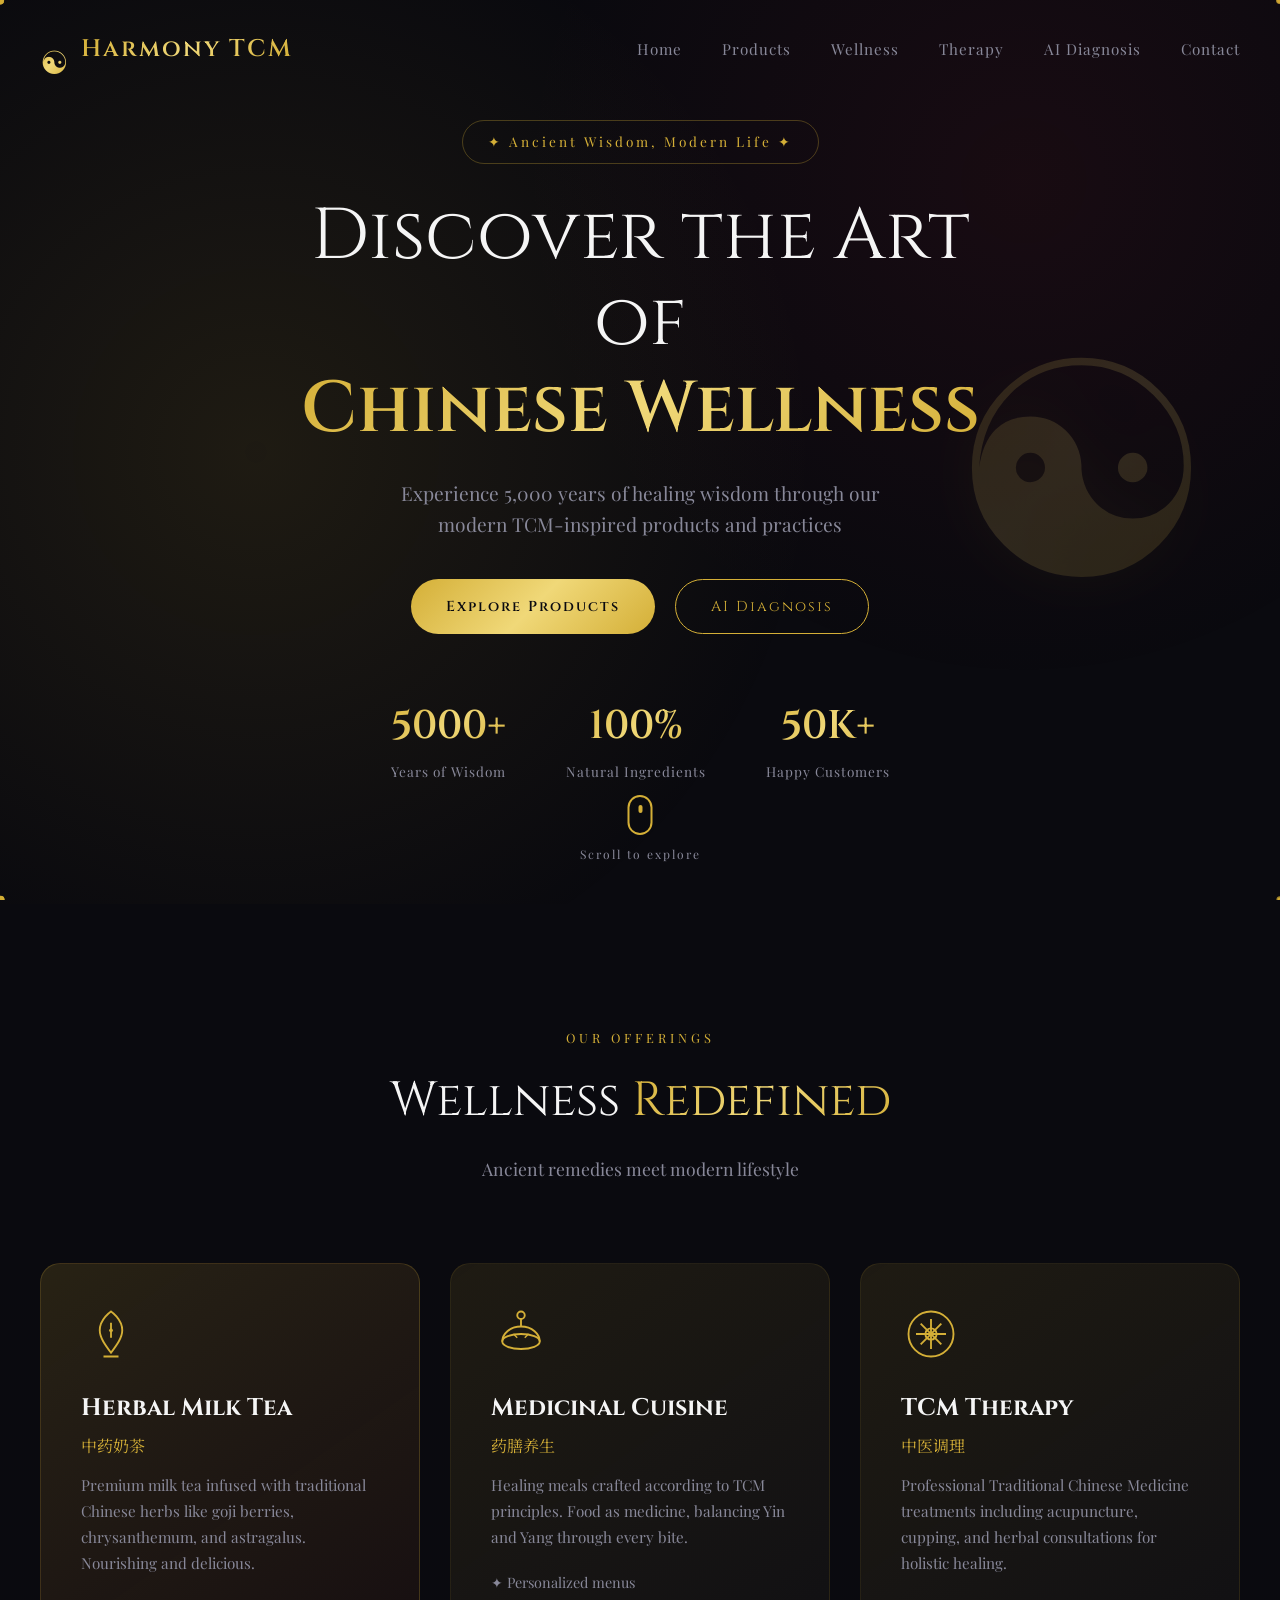
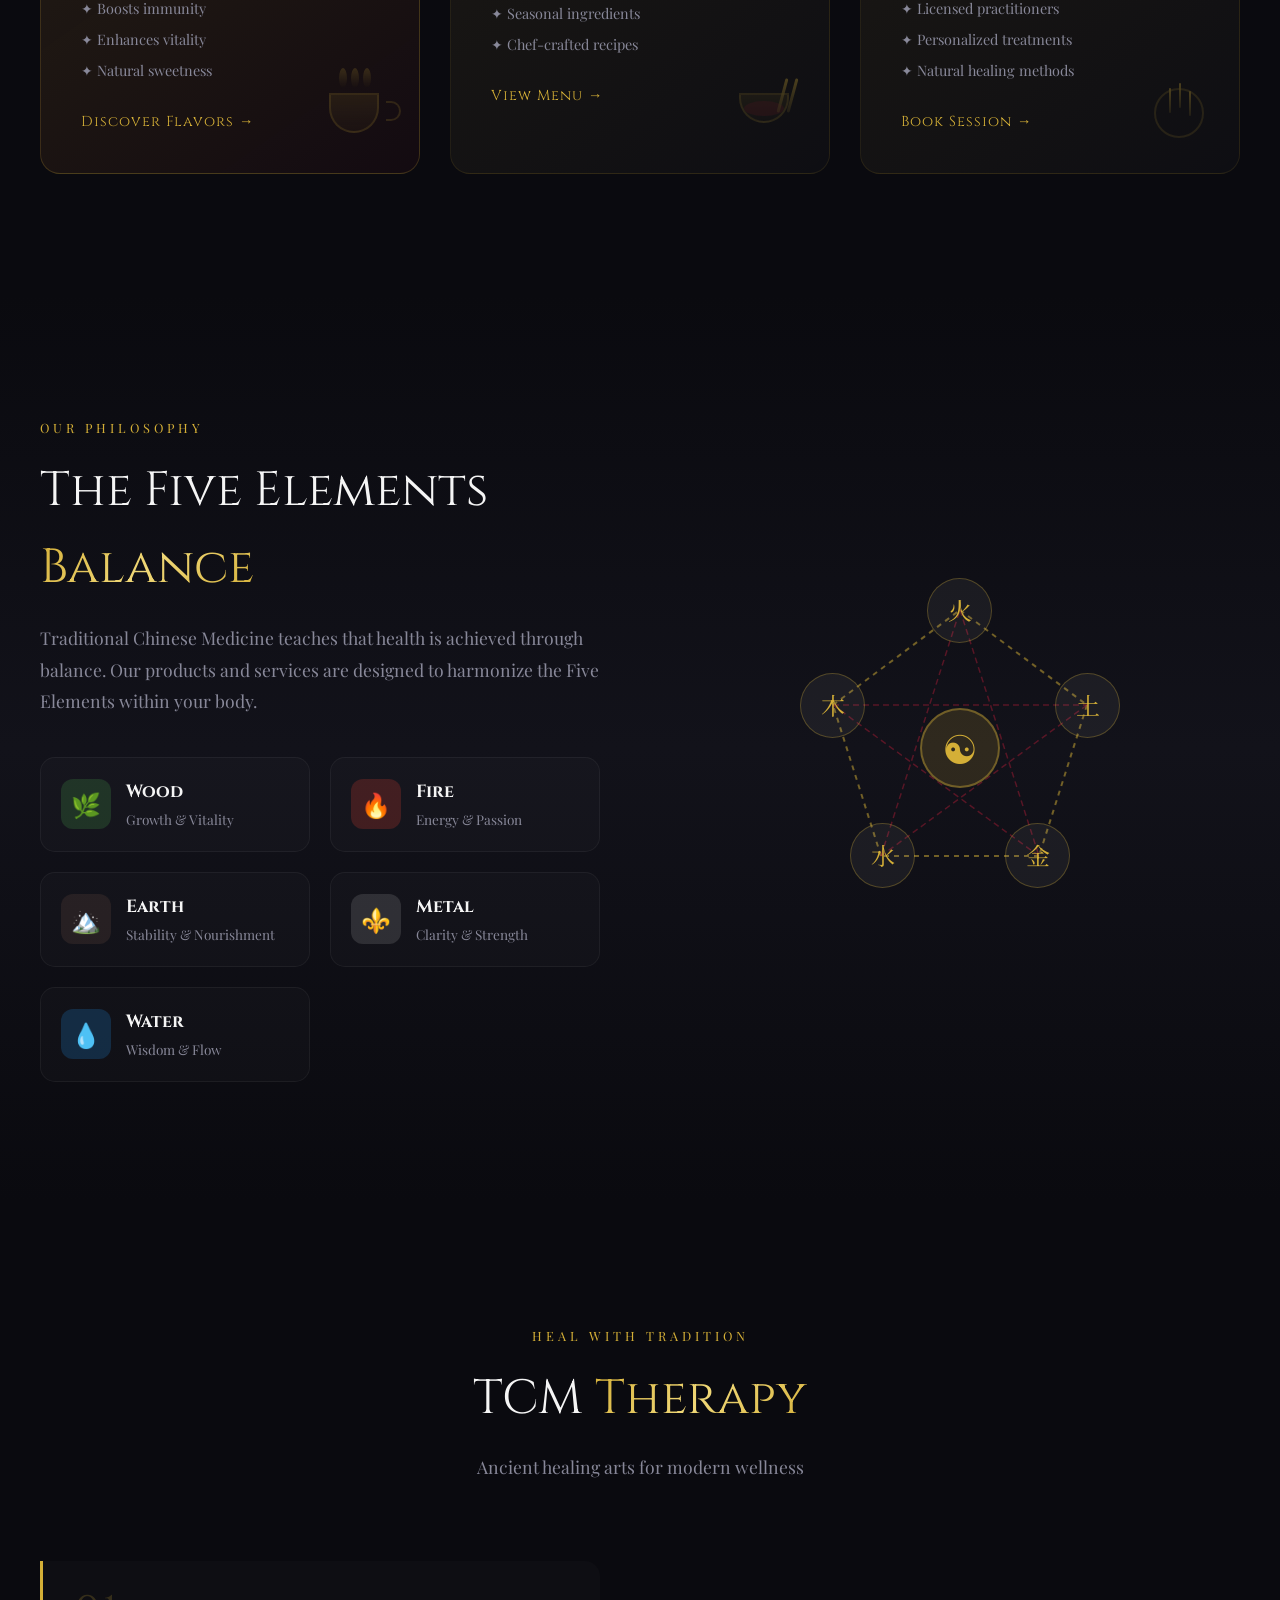
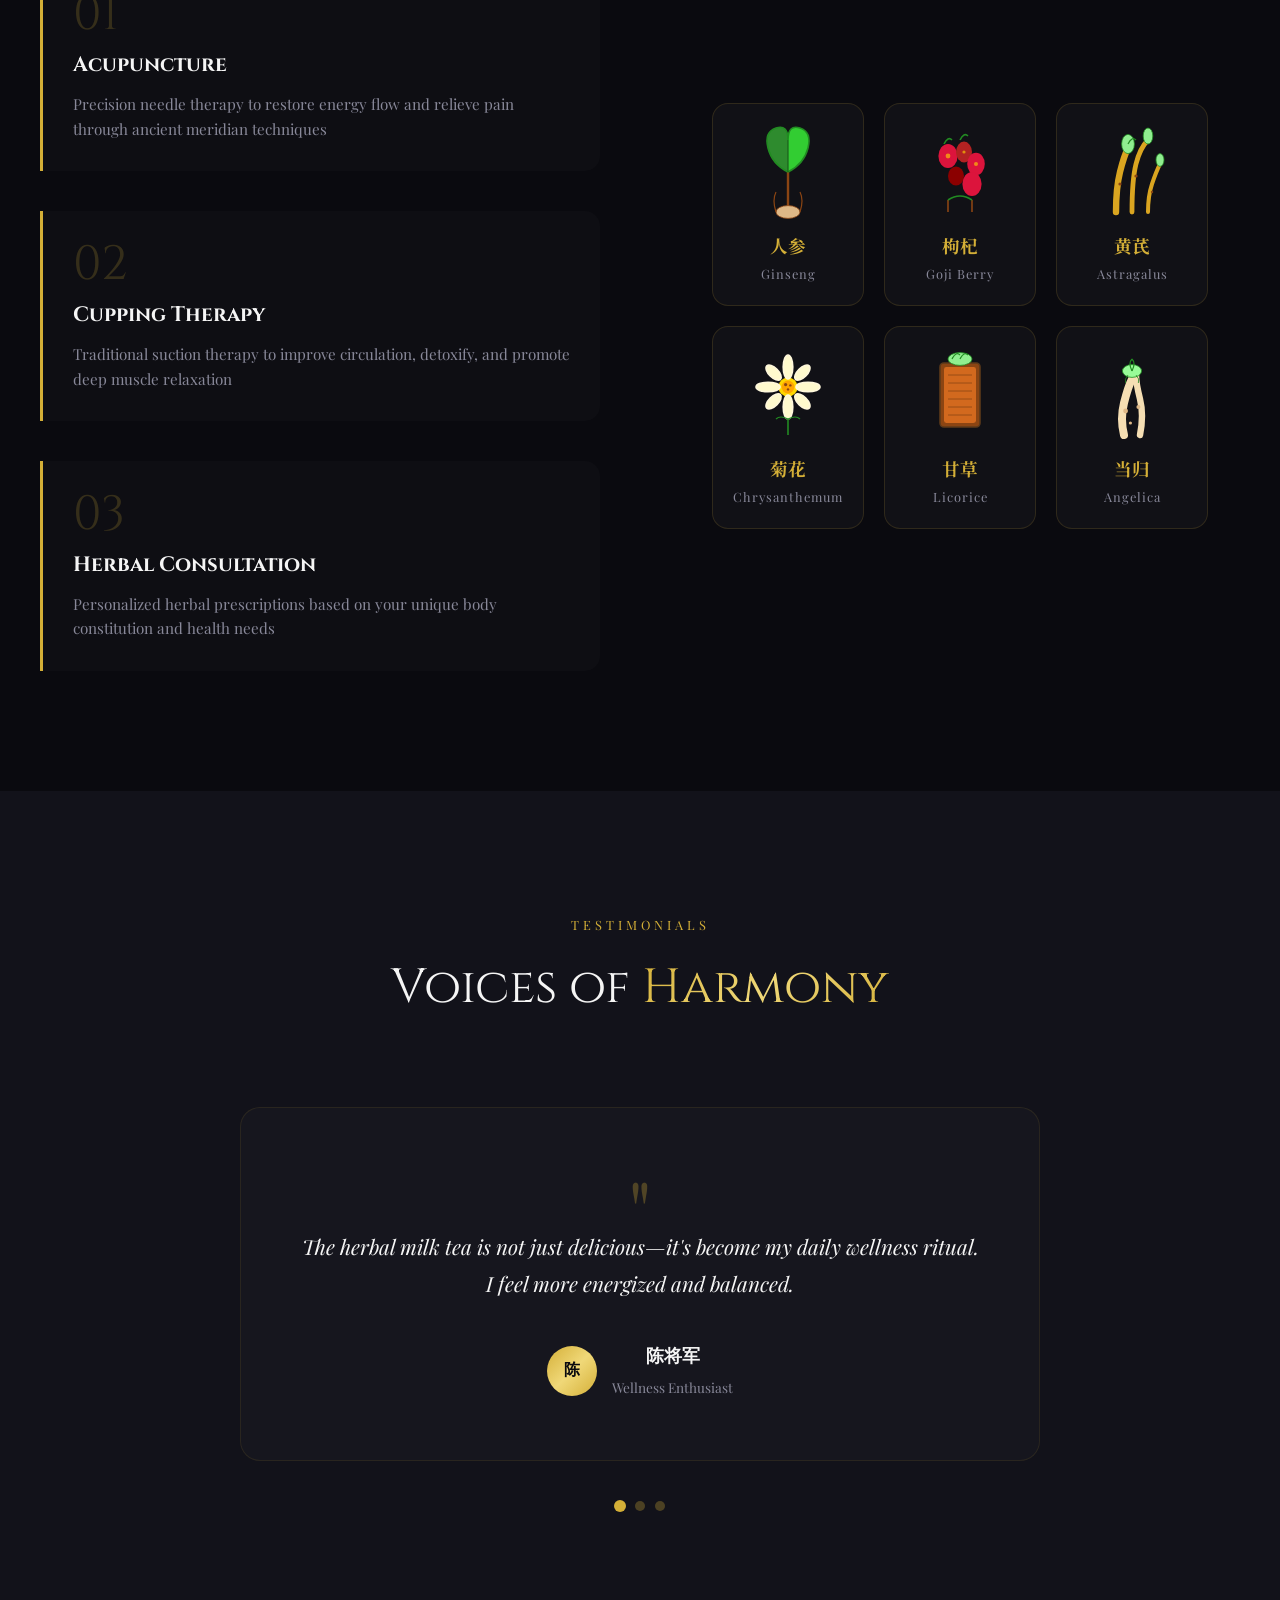
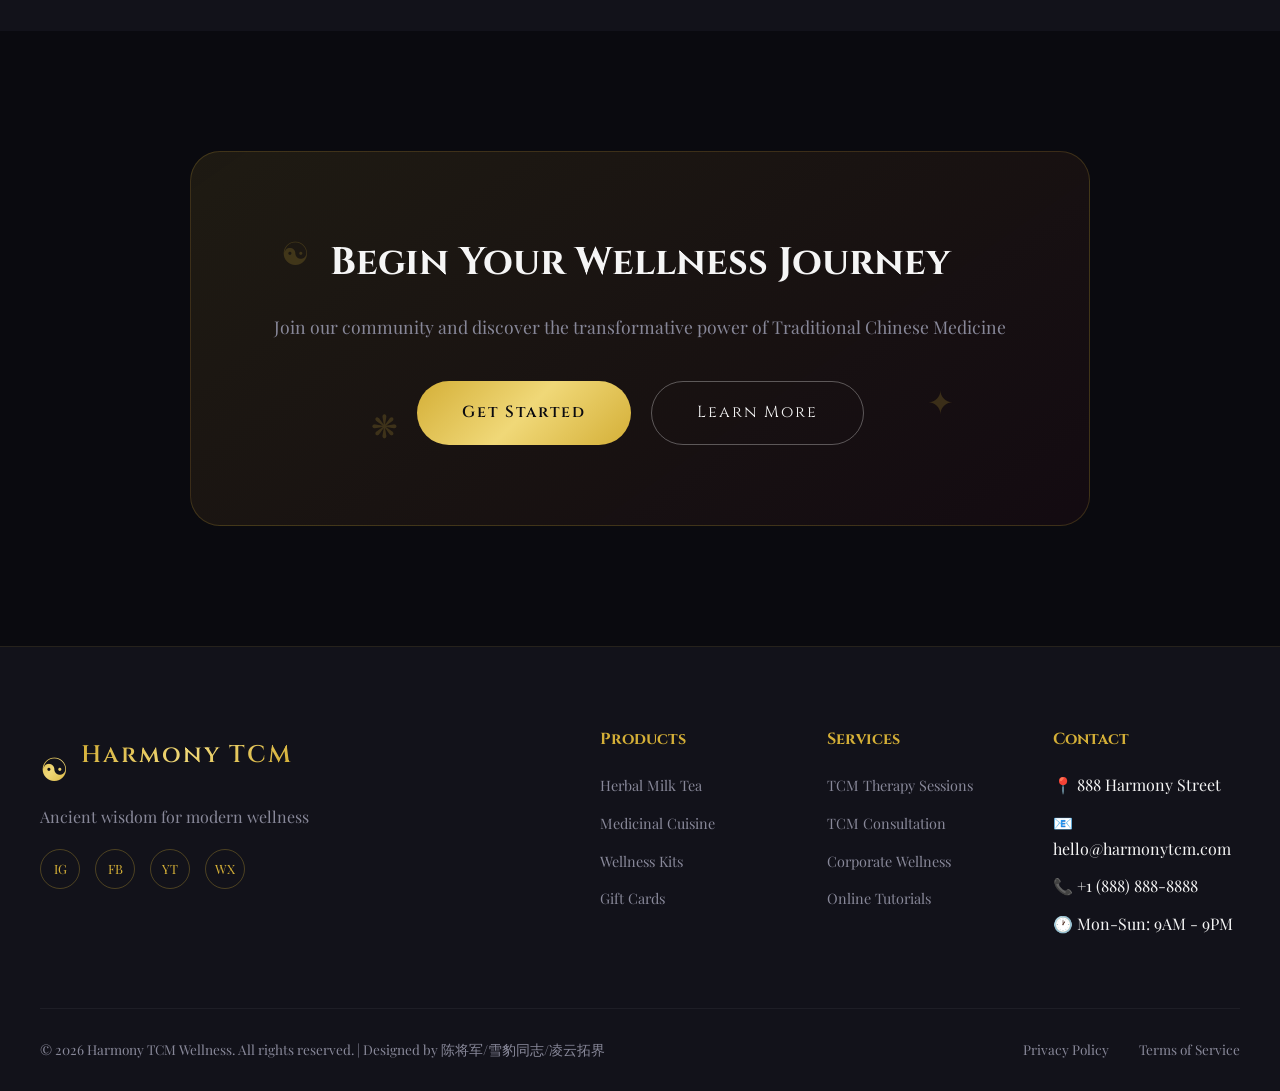
==== commit 2d420eda: "修正内容" ====
--- a/index.html
+++ b/index.html
@@ -12,7 +12,7 @@
 </head>
 <body>
     <!-- Particle Background -->
-    <div id="particles-canvas"></div>
+    <canvas id="particles-canvas"></canvas>
     
     <!-- Navigation Component -->
     <div data-component="navbar"></div>
@@ -46,17 +46,7 @@
             </div>
         </div>
         <div class="hero-visual">
-            <div class="yin-yang-container">
-                <div class="yin-yang">
-                    <div class="yin"></div>
-                    <div class="yang"></div>
-                    <div class="dot dot-yin"></div>
-                    <div class="dot dot-yang"></div>
-                </div>
-                <div class="orbit-ring ring-1"></div>
-                <div class="orbit-ring ring-2"></div>
-                <div class="orbit-ring ring-3"></div>
-            </div>
+            <div class="yin-yang-symbol">☯</div>
         </div>
         <div class="scroll-indicator">
             <div class="mouse">
@@ -229,17 +219,22 @@
             <div class="philosophy-visual">
                 <div class="five-elements-diagram">
                     <div class="center-circle">☯</div>
+                    <div class="element-node fire-node">火</div>
                     <div class="element-node wood-node">木</div>
-                    <div class="element-node fire-node">火</div>
+                    <div class="element-node water-node">水</div>
+                    <div class="element-node metal-node">金</div>
                     <div class="element-node earth-node">土</div>
-                    <div class="element-node metal-node">金</div>
-                    <div class="element-node water-node">水</div>
-                    <svg class="connections" viewBox="0 0 300 300">
-                        <path class="connection-line" d="M150 50 L220 110" stroke="currentColor" stroke-width="1" fill="none"/>
-                        <path class="connection-line" d="M220 110 L190 200" stroke="currentColor" stroke-width="1" fill="none"/>
-                        <path class="connection-line" d="M190 200 L110 200" stroke="currentColor" stroke-width="1" fill="none"/>
-                        <path class="connection-line" d="M110 200 L80 110" stroke="currentColor" stroke-width="1" fill="none"/>
-                        <path class="connection-line" d="M80 110 L150 50" stroke="currentColor" stroke-width="1" fill="none"/>
+                    <svg class="connections" viewBox="0 0 400 400">
+                        <path class="connection-line generate" d="M200 62 L327 157" stroke="rgba(212, 175, 55, 0.5)" stroke-width="2" fill="none"/>
+                        <path class="connection-line generate" d="M327 157 L279 308" stroke="rgba(212, 175, 55, 0.5)" stroke-width="2" fill="none"/>
+                        <path class="connection-line generate" d="M279 308 L121 308" stroke="rgba(212, 175, 55, 0.5)" stroke-width="2" fill="none"/>
+                        <path class="connection-line generate" d="M121 308 L73 157" stroke="rgba(212, 175, 55, 0.5)" stroke-width="2" fill="none"/>
+                        <path class="connection-line generate" d="M73 157 L200 62" stroke="rgba(212, 175, 55, 0.5)" stroke-width="2" fill="none"/>
+                        <path class="connection-line overcome" d="M200 62 L279 308" stroke="rgba(196, 30, 58, 0.4)" stroke-width="1.5" fill="none" stroke-dasharray="6,4"/>
+                        <path class="connection-line overcome" d="M279 308 L73 157" stroke="rgba(196, 30, 58, 0.4)" stroke-width="1.5" fill="none" stroke-dasharray="6,4"/>
+                        <path class="connection-line overcome" d="M73 157 L327 157" stroke="rgba(196, 30, 58, 0.4)" stroke-width="1.5" fill="none" stroke-dasharray="6,4"/>
+                        <path class="connection-line overcome" d="M327 157 L121 308" stroke="rgba(196, 30, 58, 0.4)" stroke-width="1.5" fill="none" stroke-dasharray="6,4"/>
+                        <path class="connection-line overcome" d="M121 308 L200 62" stroke="rgba(196, 30, 58, 0.4)" stroke-width="1.5" fill="none" stroke-dasharray="6,4"/>
                     </svg>
                 </div>
             </div>
@@ -273,21 +268,136 @@
                 </div>
             </div>
             <div class="showcase-visual">
-                <div class="therapy-animation">
-                    <div class="meridian-lines">
-                        <div class="meridian m-1"></div>
-                        <div class="meridian m-2"></div>
-                        <div class="meridian m-3"></div>
-                        <div class="meridian m-4"></div>
-                    </div>
-                    <div class="acupuncture-points">
-                        <div class="point p-1"></div>
-                        <div class="point p-2"></div>
-                        <div class="point p-3"></div>
-                        <div class="point p-4"></div>
-                        <div class="point p-5"></div>
-                    </div>
-                    <div class="energy-flow"></div>
+                <div class="herbs-showcase">
+                    <div class="herb-card" data-herb="ginseng">
+                        <div class="herb-icon">
+                            <svg viewBox="0 0 100 120" fill="none" xmlns="http://www.w3.org/2000/svg">
+                                <path d="M50 110 L50 60" stroke="#8B4513" stroke-width="3" stroke-linecap="round"/>
+                                <path d="M50 60 Q30 50 25 30 Q20 10 35 5 Q50 0 50 20" stroke="#228B22" stroke-width="2" fill="#2E8B2E"/>
+                                <path d="M50 60 Q70 50 75 30 Q80 10 65 5 Q50 0 50 20" stroke="#228B22" stroke-width="2" fill="#32CD32"/>
+                                <path d="M50 60 Q50 40 50 20" stroke="#1B5E1B" stroke-width="1.5"/>
+                                <ellipse cx="50" cy="110" rx="15" ry="8" fill="#DEB887" stroke="#8B4513" stroke-width="1"/>
+                                <path d="M35 110 Q30 95 35 85" stroke="#8B4513" stroke-width="1.5" fill="none"/>
+                                <path d="M65 110 Q70 95 65 85" stroke="#8B4513" stroke-width="1.5" fill="none"/>
+                            </svg>
+                        </div>
+                        <div class="herb-info">
+                            <h4>人参</h4>
+                            <p>Ginseng</p>
+                        </div>
+                    </div>
+                    <div class="herb-card" data-herb="goji">
+                        <div class="herb-icon">
+                            <svg viewBox="0 0 100 120" fill="none" xmlns="http://www.w3.org/2000/svg">
+                                <ellipse cx="35" cy="40" rx="12" ry="15" fill="#DC143C"/>
+                                <ellipse cx="55" cy="35" rx="10" ry="13" fill="#B22222"/>
+                                <ellipse cx="70" cy="50" rx="11" ry="14" fill="#DC143C"/>
+                                <ellipse cx="45" cy="65" rx="10" ry="12" fill="#8B0000"/>
+                                <ellipse cx="65" cy="75" rx="12" ry="15" fill="#DC143C"/>
+                                <circle cx="35" cy="40" r="3" fill="#FFD700" opacity="0.6"/>
+                                <circle cx="55" cy="35" r="2" fill="#FFD700" opacity="0.6"/>
+                                <circle cx="70" cy="50" r="2.5" fill="#FFD700" opacity="0.6"/>
+                                <path d="M30 25 Q35 15 40 20" stroke="#228B22" stroke-width="2" fill="none"/>
+                                <path d="M50 20 Q55 10 60 15" stroke="#228B22" stroke-width="2" fill="none"/>
+                                <path d="M35 95 L35 110" stroke="#8B4513" stroke-width="2"/>
+                                <path d="M65 95 L65 110" stroke="#8B4513" stroke-width="2"/>
+                                <path d="M35 95 Q50 85 65 95" stroke="#228B22" stroke-width="2" fill="none"/>
+                            </svg>
+                        </div>
+                        <div class="herb-info">
+                            <h4>枸杞</h4>
+                            <p>Goji Berry</p>
+                        </div>
+                    </div>
+                    <div class="herb-card" data-herb="astragalus">
+                        <div class="herb-icon">
+                            <svg viewBox="0 0 100 120" fill="none" xmlns="http://www.w3.org/2000/svg">
+                                <path d="M30 110 Q30 80 35 60 Q40 40 45 30" stroke="#DAA520" stroke-width="8" stroke-linecap="round"/>
+                                <path d="M50 110 Q50 70 55 50 Q60 30 70 20" stroke="#DAA520" stroke-width="6" stroke-linecap="round"/>
+                                <path d="M70 110 Q70 90 75 75 Q80 60 85 50" stroke="#DAA520" stroke-width="5" stroke-linecap="round"/>
+                                <ellipse cx="45" cy="25" rx="8" ry="12" fill="#90EE90" stroke="#228B22" stroke-width="1"/>
+                                <ellipse cx="70" cy="15" rx="6" ry="10" fill="#90EE90" stroke="#228B22" stroke-width="1"/>
+                                <ellipse cx="85" cy="45" rx="5" ry="8" fill="#90EE90" stroke="#228B22" stroke-width="1"/>
+                                <path d="M45 25 Q50 15 55 20" stroke="#228B22" stroke-width="1.5" fill="none"/>
+                                <circle cx="35" cy="75" r="2" fill="#8B4513"/>
+                                <circle cx="55" cy="65" r="2" fill="#8B4513"/>
+                                <circle cx="75" cy="85" r="1.5" fill="#8B4513"/>
+                            </svg>
+                        </div>
+                        <div class="herb-info">
+                            <h4>黄芪</h4>
+                            <p>Astragalus</p>
+                        </div>
+                    </div>
+                    <div class="herb-card" data-herb="chrysanthemum">
+                        <div class="herb-icon">
+                            <svg viewBox="0 0 100 120" fill="none" xmlns="http://www.w3.org/2000/svg">
+                                <circle cx="50" cy="50" r="12" fill="#FFD700"/>
+                                <g stroke="#FFF8DC" stroke-width="2" fill="#FFFACD">
+                                    <ellipse cx="50" cy="25" rx="6" ry="15"/>
+                                    <ellipse cx="50" cy="75" rx="6" ry="15"/>
+                                    <ellipse cx="25" cy="50" rx="15" ry="6"/>
+                                    <ellipse cx="75" cy="50" rx="15" ry="6"/>
+                                    <ellipse cx="32" cy="32" rx="6" ry="12" transform="rotate(-45 32 32)"/>
+                                    <ellipse cx="68" cy="32" rx="6" ry="12" transform="rotate(45 68 32)"/>
+                                    <ellipse cx="32" cy="68" rx="6" ry="12" transform="rotate(45 32 68)"/>
+                                    <ellipse cx="68" cy="68" rx="6" ry="12" transform="rotate(-45 68 68)"/>
+                                </g>
+                                <circle cx="50" cy="50" r="8" fill="#FFA500"/>
+                                <circle cx="47" cy="47" r="2" fill="#8B4513"/>
+                                <circle cx="53" cy="48" r="1.5" fill="#8B4513"/>
+                                <circle cx="50" cy="53" r="1.5" fill="#8B4513"/>
+                                <path d="M50 90 L50 110" stroke="#228B22" stroke-width="2"/>
+                                <path d="M50 90 Q40 85 35 90" stroke="#228B22" stroke-width="1.5" fill="none"/>
+                                <path d="M50 90 Q60 85 65 90" stroke="#228B22" stroke-width="1.5" fill="none"/>
+                            </svg>
+                        </div>
+                        <div class="herb-info">
+                            <h4>菊花</h4>
+                            <p>Chrysanthemum</p>
+                        </div>
+                    </div>
+                    <div class="herb-card" data-herb="licorice">
+                        <div class="herb-icon">
+                            <svg viewBox="0 0 100 120" fill="none" xmlns="http://www.w3.org/2000/svg">
+                                <rect x="25" y="20" width="50" height="80" rx="5" fill="#8B4513" stroke="#5D3A1A" stroke-width="2"/>
+                                <rect x="30" y="25" width="40" height="70" rx="3" fill="#D2691E"/>
+                                <line x1="35" y1="35" x2="65" y2="35" stroke="#8B4513" stroke-width="1"/>
+                                <line x1="35" y1="45" x2="65" y2="45" stroke="#8B4513" stroke-width="1"/>
+                                <line x1="35" y1="55" x2="65" y2="55" stroke="#8B4513" stroke-width="1"/>
+                                <line x1="35" y1="65" x2="65" y2="65" stroke="#8B4513" stroke-width="1"/>
+                                <line x1="35" y1="75" x2="65" y2="75" stroke="#8B4513" stroke-width="1"/>
+                                <line x1="35" y1="85" x2="65" y2="85" stroke="#8B4513" stroke-width="1"/>
+                                <ellipse cx="50" cy="15" rx="15" ry="8" fill="#90EE90" stroke="#228B22" stroke-width="1"/>
+                                <path d="M40 15 Q45 5 50 10" stroke="#228B22" stroke-width="1.5" fill="none"/>
+                                <path d="M50 15 Q55 5 60 10" stroke="#228B22" stroke-width="1.5" fill="none"/>
+                            </svg>
+                        </div>
+                        <div class="herb-info">
+                            <h4>甘草</h4>
+                            <p>Licorice</p>
+                        </div>
+                    </div>
+                    <div class="herb-card" data-herb="angelica">
+                        <div class="herb-icon">
+                            <svg viewBox="0 0 100 120" fill="none" xmlns="http://www.w3.org/2000/svg">
+                                <path d="M40 110 Q35 90 40 70 Q45 50 50 40" stroke="#F5DEB3" stroke-width="10" stroke-linecap="round"/>
+                                <path d="M60 110 Q65 85 60 65 Q55 45 55 35" stroke="#F5DEB3" stroke-width="8" stroke-linecap="round"/>
+                                <ellipse cx="50" cy="30" rx="12" ry="8" fill="#98FB98" stroke="#228B22" stroke-width="1"/>
+                                <path d="M50 30 Q45 20 50 15" stroke="#228B22" stroke-width="1.5" fill="none"/>
+                                <path d="M50 30 Q55 20 50 15" stroke="#228B22" stroke-width="1.5" fill="none"/>
+                                <path d="M45 35 Q40 40 42 45" stroke="#228B22" stroke-width="1" fill="none"/>
+                                <path d="M55 35 Q60 40 58 45" stroke="#228B22" stroke-width="1" fill="none"/>
+                                <circle cx="42" cy="80" r="3" fill="#DEB887"/>
+                                <circle cx="58" cy="75" r="2.5" fill="#DEB887"/>
+                                <circle cx="48" cy="95" r="2" fill="#DEB887"/>
+                            </svg>
+                        </div>
+                        <div class="herb-info">
+                            <h4>当归</h4>
+                            <p>Angelica</p>
+                        </div>
+                    </div>
                 </div>
             </div>
         </div>
@@ -304,7 +414,7 @@
                 <div class="quote-mark">"</div>
                 <p class="testimonial-text">The herbal milk tea is not just delicious—it's become my daily wellness ritual. I feel more energized and balanced.</p>
                 <div class="testimonial-author">
-                    <div class="author-avatar">S</div>
+                    <div class="author-avatar">陈</div>
                     <div class="author-info">
                         <h4>陈将军</h4>
                         <span>Wellness Enthusiast</span>
@@ -315,9 +425,9 @@
                 <div class="quote-mark">"</div>
                 <p class="testimonial-text">Joining the square dance group has transformed my mornings. The community is wonderful and I feel healthier than ever.</p>
                 <div class="testimonial-author">
-                    <div class="author-avatar">M</div>
+                    <div class="author-avatar">橘</div>
                     <div class="author-info">
-                        <h4>Michael Wong</h4>
+                        <h4>橘子</h4>
                         <span>Dance Member</span>
                     </div>
                 </div>
@@ -326,9 +436,9 @@
                 <div class="quote-mark">"</div>
                 <p class="testimonial-text">The medicinal cuisine program helped me understand food as medicine. My digestion and energy levels have improved dramatically.</p>
                 <div class="testimonial-author">
-                    <div class="author-avatar">E</div>
+                    <div class="author-avatar">月</div>
                     <div class="author-info">
-                        <h4>Emma Liu</h4>
+                        <h4>月铭</h4>
                         <span>Health Coach</span>
                     </div>
                 </div>
--- a/css/styles.css
+++ b/css/styles.css
@@ -57,6 +57,53 @@
     overflow-x: hidden;
 }
 
+.page-transition-overlay {
+    position: fixed;
+    top: 0;
+    left: 0;
+    width: 100%;
+    height: 100%;
+    background: var(--color-bg);
+    z-index: 10000;
+    pointer-events: none;
+    opacity: 0;
+    transition: opacity 0.4s ease;
+}
+
+.page-transition-overlay.active {
+    opacity: 1;
+    pointer-events: all;
+}
+
+.page-transition-overlay::before {
+    content: '☯';
+    position: absolute;
+    top: 50%;
+    left: 50%;
+    transform: translate(-50%, -50%);
+    font-size: 60px;
+    color: var(--color-accent);
+    animation: transitionSpin 0.8s ease infinite;
+}
+
+@keyframes transitionSpin {
+    0% { transform: translate(-50%, -50%) rotate(0deg); opacity: 0.5; }
+    50% { opacity: 1; }
+    100% { transform: translate(-50%, -50%) rotate(360deg); opacity: 0.5; }
+}
+
+body.page-leaving {
+    overflow: hidden;
+}
+
+body.page-entering {
+    overflow: hidden;
+}
+
+body.page-entering .page-transition-overlay {
+    opacity: 1;
+}
+
 /* Particle Canvas */
 #particles-canvas {
     position: fixed;
@@ -200,6 +247,7 @@
 
 .hero-content {
     max-width: 700px;
+    margin: 0 auto;
     text-align: center;
     position: relative;
     z-index: 2;
@@ -365,115 +413,15 @@
     opacity: 0.15;
 }
 
-.yin-yang-container {
-    position: relative;
-    width: 400px;
-    height: 400px;
-}
-
-.yin-yang {
-    position: absolute;
-    width: 200px;
-    height: 200px;
-    border-radius: 50%;
-    overflow: hidden;
-    animation: rotate 20s linear infinite;
-    top: 50%;
-    left: 50%;
-    transform: translate(-50%, -50%);
-    box-shadow: 0 0 60px rgba(212, 175, 55, 0.2);
-}
-
-.yin {
-    position: absolute;
-    width: 50%;
-    height: 100%;
-    background: var(--color-bg);
-    left: 0;
-    border-radius: 100% 0 0 100%;
-}
-
-.yang {
-    position: absolute;
-    width: 50%;
-    height: 100%;
-    background: var(--color-accent);
-    right: 0;
-    border-radius: 0 100% 100% 0;
-}
-
-.yin-yang::before,
-    .yin-yang::after {
-    content: '';
-    position: absolute;
-    width: 50%;
-    height: 50%;
-    border-radius: 50%;
-}
-
-.yin-yang::before {
-    background: var(--color-accent);
-    top: 0;
-    left: 50%;
-    transform: translateX(-50%);
-}
-
-.yin-yang::after {
-    background: var(--color-bg);
-    bottom: 0;
-    left: 50%;
-    transform: translateX(-50%);
-}
-
-.dot {
-    position: absolute;
-    width: 20px;
-    height: 20px;
-    border-radius: 50%;
-    z-index: 10;
-}
-
-.dot-yin {
-    background: var(--color-bg);
-    top: 25%;
-    left: 50%;
-    transform: translate(-50%, -50%);
-}
-
-.dot-yang {
-    background: var(--color-accent);
-    bottom: 25%;
-    left: 50%;
-    transform: translate(-50%, 50%);
-}
-
-.orbit-ring {
-    position: absolute;
-    border: 1px solid rgba(212, 175, 55, 0.2);
-    border-radius: 50%;
-    top: 50%;
-    left: 50%;
-    transform: translate(-50%, -50%);
-}
-
-.ring-1 {
-    width: 280px;
-    height: 280px;
-    animation: rotate 30s linear infinite reverse;
-}
-
-.ring-2 {
-    width: 340px;
-    height: 340px;
-    border-color: rgba(212, 175, 55, 0.1);
-    animation: rotate 40s linear infinite;
-}
-
-.ring-3 {
-    width: 400px;
-    height: 400px;
-    border-color: rgba(212, 175, 55, 0.05);
-    animation: rotate 50s linear infinite reverse;
+.yin-yang-symbol {
+    font-size: 300px;
+    line-height: 1;
+    background: var(--gradient-gold);
+    -webkit-background-clip: text;
+    -webkit-text-fill-color: transparent;
+    background-clip: text;
+    animation: rotateSimple 20s linear infinite;
+    text-shadow: 0 0 60px rgba(212, 175, 55, 0.3);
 }
 
 /* Scroll Indicator */
@@ -897,8 +845,8 @@
 
 .five-elements-diagram {
     position: relative;
-    width: 300px;
-    height: 300px;
+    width: 400px;
+    height: 400px;
 }
 
 .center-circle {
@@ -909,20 +857,20 @@
     width: 80px;
     height: 80px;
     border-radius: 50%;
-    background: var(--gradient-gold);
+    background: rgba(212, 175, 55, 0.15);
+    border: 2px solid rgba(212, 175, 55, 0.4);
     display: flex;
     align-items: center;
     justify-content: center;
-    font-size: 2rem;
-    color: var(--color-bg);
-    box-shadow: var(--glow-gold);
-    animation: pulse 3s infinite;
+    font-size: 2.5rem;
+    color: var(--color-accent);
+    z-index: 5;
 }
 
 .element-node {
     position: absolute;
-    width: 50px;
-    height: 50px;
+    width: 65px;
+    height: 65px;
     border-radius: 50%;
     background: rgba(255, 255, 255, 0.05);
     border: 1px solid rgba(212, 175, 55, 0.3);
@@ -930,21 +878,23 @@
     align-items: center;
     justify-content: center;
     font-family: var(--font-chinese);
-    font-size: 1.2rem;
+    font-size: 1.5rem;
     color: var(--color-accent);
     transition: var(--transition-smooth);
+    z-index: 10;
 }
 
 .element-node:hover {
     background: rgba(212, 175, 55, 0.2);
     box-shadow: var(--glow-gold);
-}
-
-.wood-node { top: 0; left: 50%; transform: translateX(-50%); }
-.fire-node { top: 25%; right: 0; }
-.earth-node { bottom: 0; left: 50%; transform: translateX(-50%); }
-.metal-node { top: 25%; left: 0; }
-.water-node { bottom: 25%; left: 0; }
+    transform: scale(1.15);
+}
+
+.fire-node { top: 30px; left: 167px; }
+.earth-node { top: 125px; left: 295px; }
+.metal-node { top: 275px; left: 245px; }
+.water-node { top: 275px; left: 90px; }
+.wood-node { top: 125px; left: 40px; }
 
 .connections {
     position: absolute;
@@ -952,12 +902,23 @@
     left: 0;
     width: 100%;
     height: 100%;
-    color: rgba(212, 175, 55, 0.2);
+    z-index: 1;
 }
 
 .connection-line {
     stroke-dasharray: 5, 5;
     animation: dash 20s linear infinite;
+}
+
+.connection-line.generate {
+    stroke: rgba(212, 175, 55, 0.5);
+    stroke-width: 2;
+}
+
+.connection-line.overcome {
+    stroke: rgba(196, 30, 58, 0.4);
+    stroke-width: 1.5;
+    stroke-dasharray: 6, 4;
 }
 
 /* TCM Therapy Showcase Section */
@@ -1023,124 +984,61 @@
     align-items: center;
 }
 
-.therapy-animation {
-    position: relative;
-    width: 400px;
-    height: 400px;
-}
-
-.meridian-lines {
-    position: absolute;
-    top: 50%;
-    left: 50%;
-    transform: translate(-50%, -50%);
-    width: 300px;
-    height: 300px;
-}
-
-.meridian {
-    position: absolute;
-    background: linear-gradient(90deg, transparent, rgba(212, 175, 55, 0.3), transparent);
-    border-radius: 2px;
-}
-
-.m-1 {
-    width: 200px;
-    height: 2px;
-    top: 30%;
-    left: 50%;
-    transform: translateX(-50%);
-    animation: meridianPulse 3s infinite;
-}
-
-.m-2 {
-    width: 2px;
-    height: 200px;
-    top: 50%;
-    left: 30%;
-    transform: translateY(-50%);
-    animation: meridianPulse 3s infinite 0.5s;
-}
-
-.m-3 {
-    width: 2px;
-    height: 200px;
-    top: 50%;
-    left: 70%;
-    transform: translateY(-50%);
-    animation: meridianPulse 3s infinite 1s;
-}
-
-.m-4 {
-    width: 200px;
-    height: 2px;
-    top: 70%;
-    left: 50%;
-    transform: translateX(-50%);
-    animation: meridianPulse 3s infinite 1.5s;
-}
-
-.acupuncture-points {
-    position: absolute;
-    top: 50%;
-    left: 50%;
-    transform: translate(-50%, -50%);
-    width: 300px;
-    height: 300px;
-}
-
-.point {
-    position: absolute;
-    width: 12px;
-    height: 12px;
-    background: var(--color-accent);
-    border-radius: 50%;
-    box-shadow: 0 0 20px rgba(212, 175, 55, 0.5);
-    animation: pointGlow 2s infinite ease-in-out;
-}
-
-.p-1 { top: 25%; left: 35%; animation-delay: 0s; }
-.p-2 { top: 35%; left: 65%; animation-delay: 0.3s; }
-.p-3 { top: 50%; left: 50%; transform: translate(-50%, -50%); animation-delay: 0.6s; }
-.p-4 { top: 65%; left: 30%; animation-delay: 0.9s; }
-.p-5 { top: 70%; left: 60%; animation-delay: 1.2s; }
-
-.energy-flow {
-    position: absolute;
-    top: 50%;
-    left: 50%;
-    transform: translate(-50%, -50%);
-    width: 250px;
-    height: 250px;
-    border: 1px solid rgba(212, 175, 55, 0.2);
-    border-radius: 50%;
-    animation: energyRotate 10s linear infinite;
-}
-
-.energy-flow::before {
-    content: '';
-    position: absolute;
-    top: 50%;
-    left: 50%;
-    transform: translate(-50%, -50%);
-    width: 150px;
-    height: 150px;
+.herbs-showcase {
+    display: grid;
+    grid-template-columns: repeat(3, 1fr);
+    gap: 20px;
+    padding: 20px;
+}
+
+.herb-card {
+    background: rgba(255, 255, 255, 0.03);
     border: 1px solid rgba(212, 175, 55, 0.15);
-    border-radius: 50%;
-    animation: energyRotate 8s linear infinite reverse;
-}
-
-.energy-flow::after {
-    content: '';
-    position: absolute;
-    top: 50%;
-    left: 50%;
-    transform: translate(-50%, -50%);
-    width: 50px;
-    height: 50px;
-    background: radial-gradient(circle, rgba(212, 175, 55, 0.3) 0%, transparent 70%);
-    border-radius: 50%;
-    animation: energyPulse 3s infinite;
+    border-radius: 16px;
+    padding: 20px;
+    display: flex;
+    flex-direction: column;
+    align-items: center;
+    gap: 12px;
+    transition: var(--transition-smooth);
+    cursor: pointer;
+}
+
+.herb-card:hover {
+    background: rgba(212, 175, 55, 0.08);
+    border-color: rgba(212, 175, 55, 0.3);
+    transform: translateY(-5px);
+    box-shadow: 0 10px 30px rgba(212, 175, 55, 0.15);
+}
+
+.herb-icon {
+    width: 80px;
+    height: 96px;
+    display: flex;
+    align-items: center;
+    justify-content: center;
+}
+
+.herb-icon svg {
+    width: 100%;
+    height: 100%;
+}
+
+.herb-info {
+    text-align: center;
+}
+
+.herb-info h4 {
+    font-family: var(--font-chinese);
+    font-size: 1.1rem;
+    color: var(--color-accent);
+    margin-bottom: 4px;
+}
+
+.herb-info p {
+    font-size: 0.8rem;
+    color: var(--color-text-muted);
+    letter-spacing: 1px;
 }
 
 @keyframes meridianPulse {
@@ -1438,6 +1336,11 @@
     to { transform: translate(-50%, -50%) rotate(360deg); }
 }
 
+@keyframes rotateSimple {
+    from { transform: rotate(0deg); }
+    to { transform: rotate(360deg); }
+}
+
 @keyframes fadeInUp {
     from {
         opacity: 0;
@@ -1556,12 +1459,72 @@
         --section-padding: 80px;
     }
     
+    body.nav-open {
+        overflow: hidden;
+    }
+    
     .nav-links {
-        display: none;
+        position: fixed;
+        top: 0;
+        right: -100%;
+        width: 280px;
+        height: 100vh;
+        background: rgba(10, 10, 15, 0.98);
+        backdrop-filter: blur(20px);
+        flex-direction: column;
+        justify-content: center;
+        align-items: center;
+        gap: 30px;
+        transition: right 0.4s cubic-bezier(0.4, 0, 0.2, 1);
+        display: flex;
+        z-index: 999;
+        border-left: 1px solid rgba(212, 175, 55, 0.2);
+    }
+    
+    .nav-links.active {
+        right: 0;
+    }
+    
+    .nav-links li {
+        opacity: 0;
+        transform: translateX(20px);
+        transition: opacity 0.3s ease, transform 0.3s ease;
+    }
+    
+    .nav-links.active li {
+        opacity: 1;
+        transform: translateX(0);
+    }
+    
+    .nav-links.active li:nth-child(1) { transition-delay: 0.1s; }
+    .nav-links.active li:nth-child(2) { transition-delay: 0.15s; }
+    .nav-links.active li:nth-child(3) { transition-delay: 0.2s; }
+    .nav-links.active li:nth-child(4) { transition-delay: 0.25s; }
+    .nav-links.active li:nth-child(5) { transition-delay: 0.3s; }
+    .nav-links.active li:nth-child(6) { transition-delay: 0.35s; }
+    
+    .nav-links a {
+        font-size: 1.1rem;
+        letter-spacing: 2px;
     }
     
     .nav-toggle {
         display: flex;
+        z-index: 1001;
+        padding: 10px;
+        cursor: pointer;
+    }
+    
+    .nav-toggle.active span:nth-child(1) {
+        transform: rotate(45deg) translate(5px, 5px);
+    }
+    
+    .nav-toggle.active span:nth-child(2) {
+        opacity: 0;
+    }
+    
+    .nav-toggle.active span:nth-child(3) {
+        transform: rotate(-45deg) translate(5px, -5px);
     }
     
     .hero-stats {
@@ -1597,9 +1560,27 @@
         text-align: center;
     }
     
-    .therapy-animation {
-        width: 300px;
-        height: 300px;
+    .herbs-showcase {
+        grid-template-columns: repeat(2, 1fr);
+        gap: 15px;
+        padding: 15px;
+    }
+    
+    .herb-card {
+        padding: 15px;
+    }
+    
+    .herb-icon {
+        width: 60px;
+        height: 72px;
+    }
+    
+    .herb-info h4 {
+        font-size: 1rem;
+    }
+    
+    .herb-info p {
+        font-size: 0.75rem;
     }
 }
 
